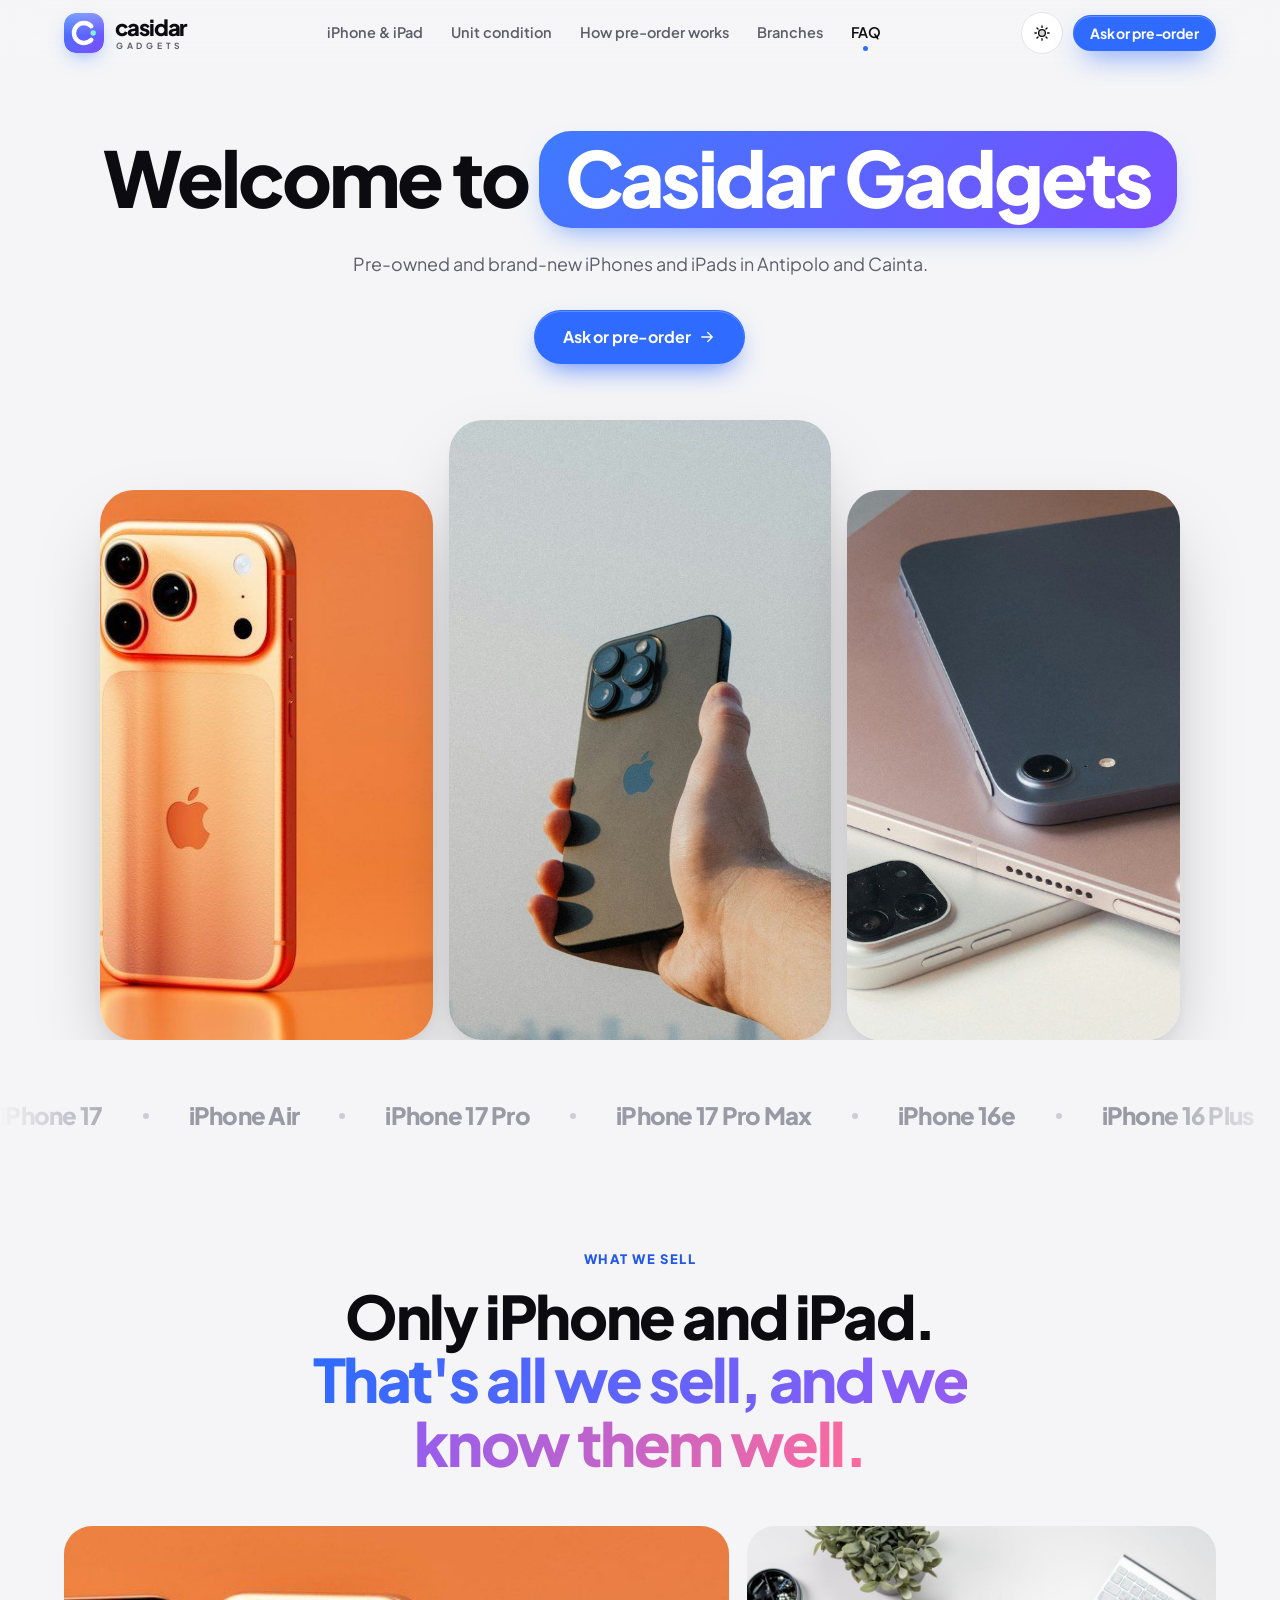
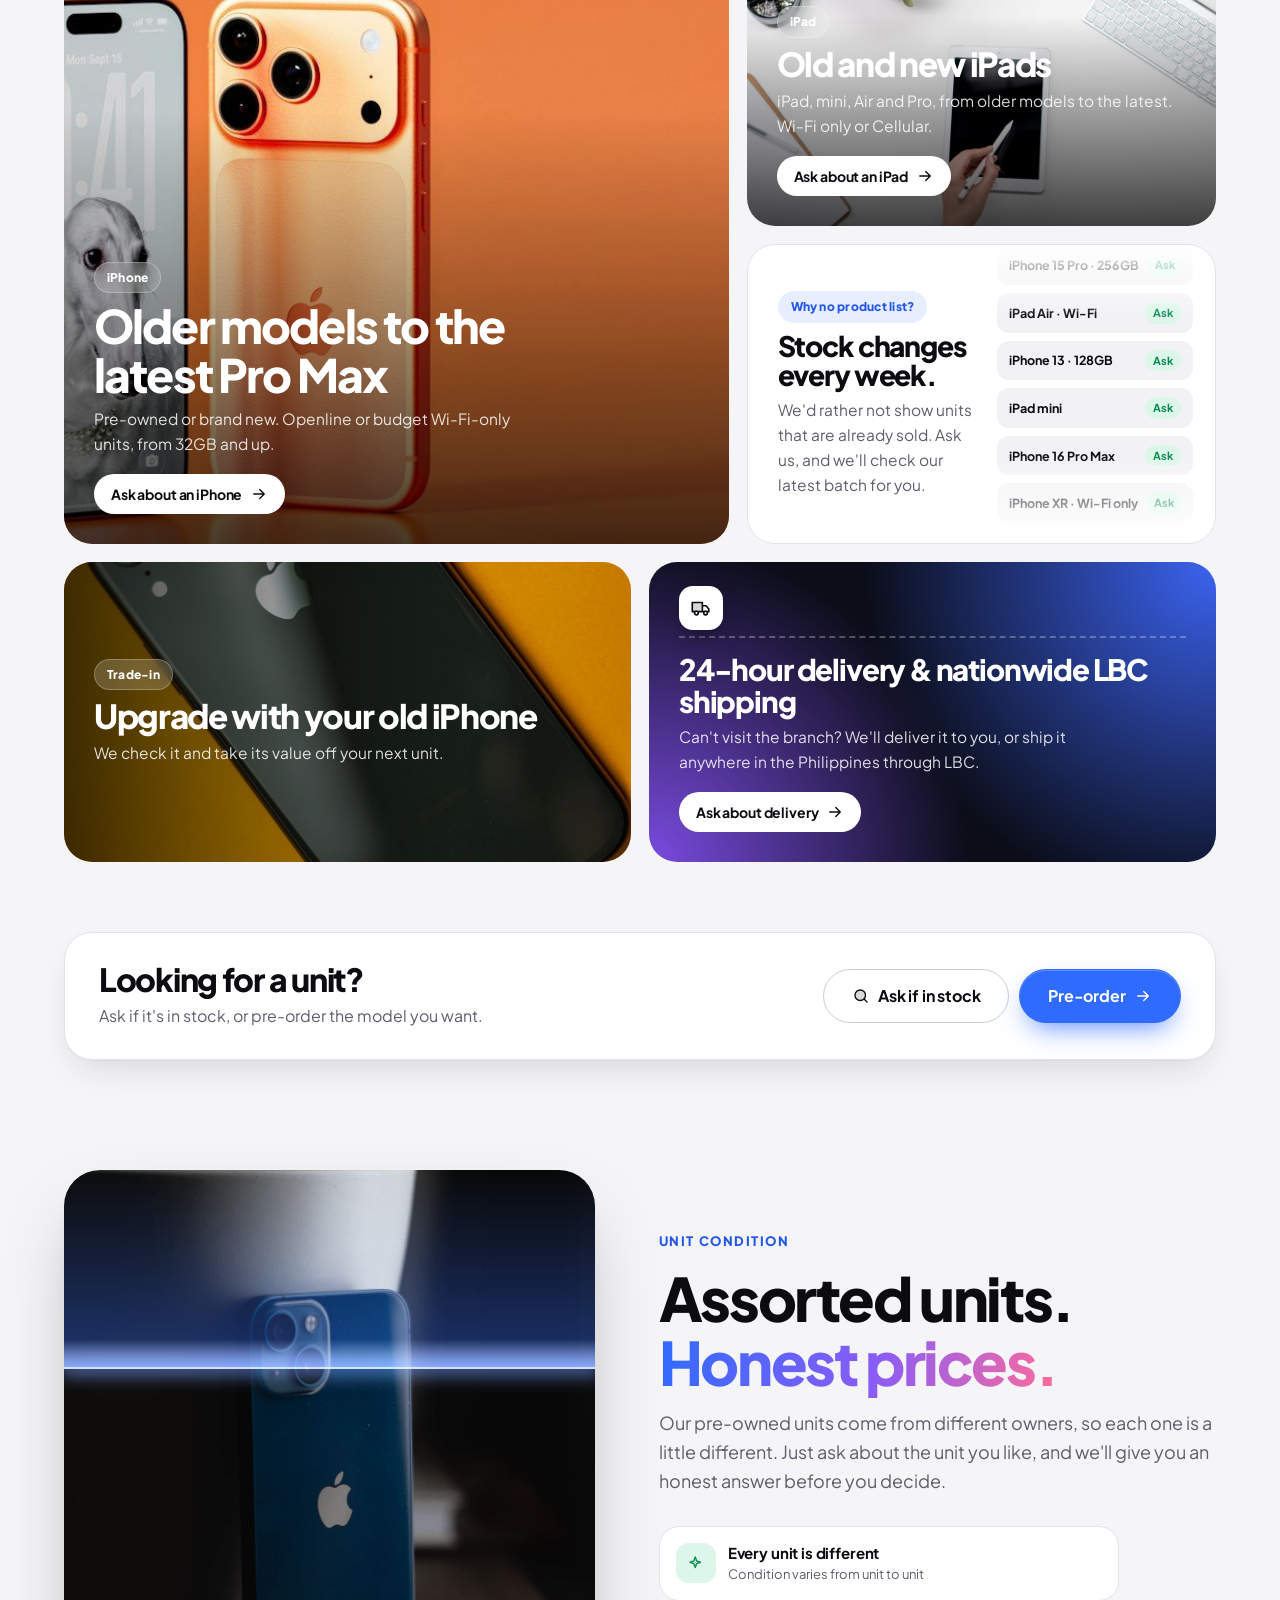
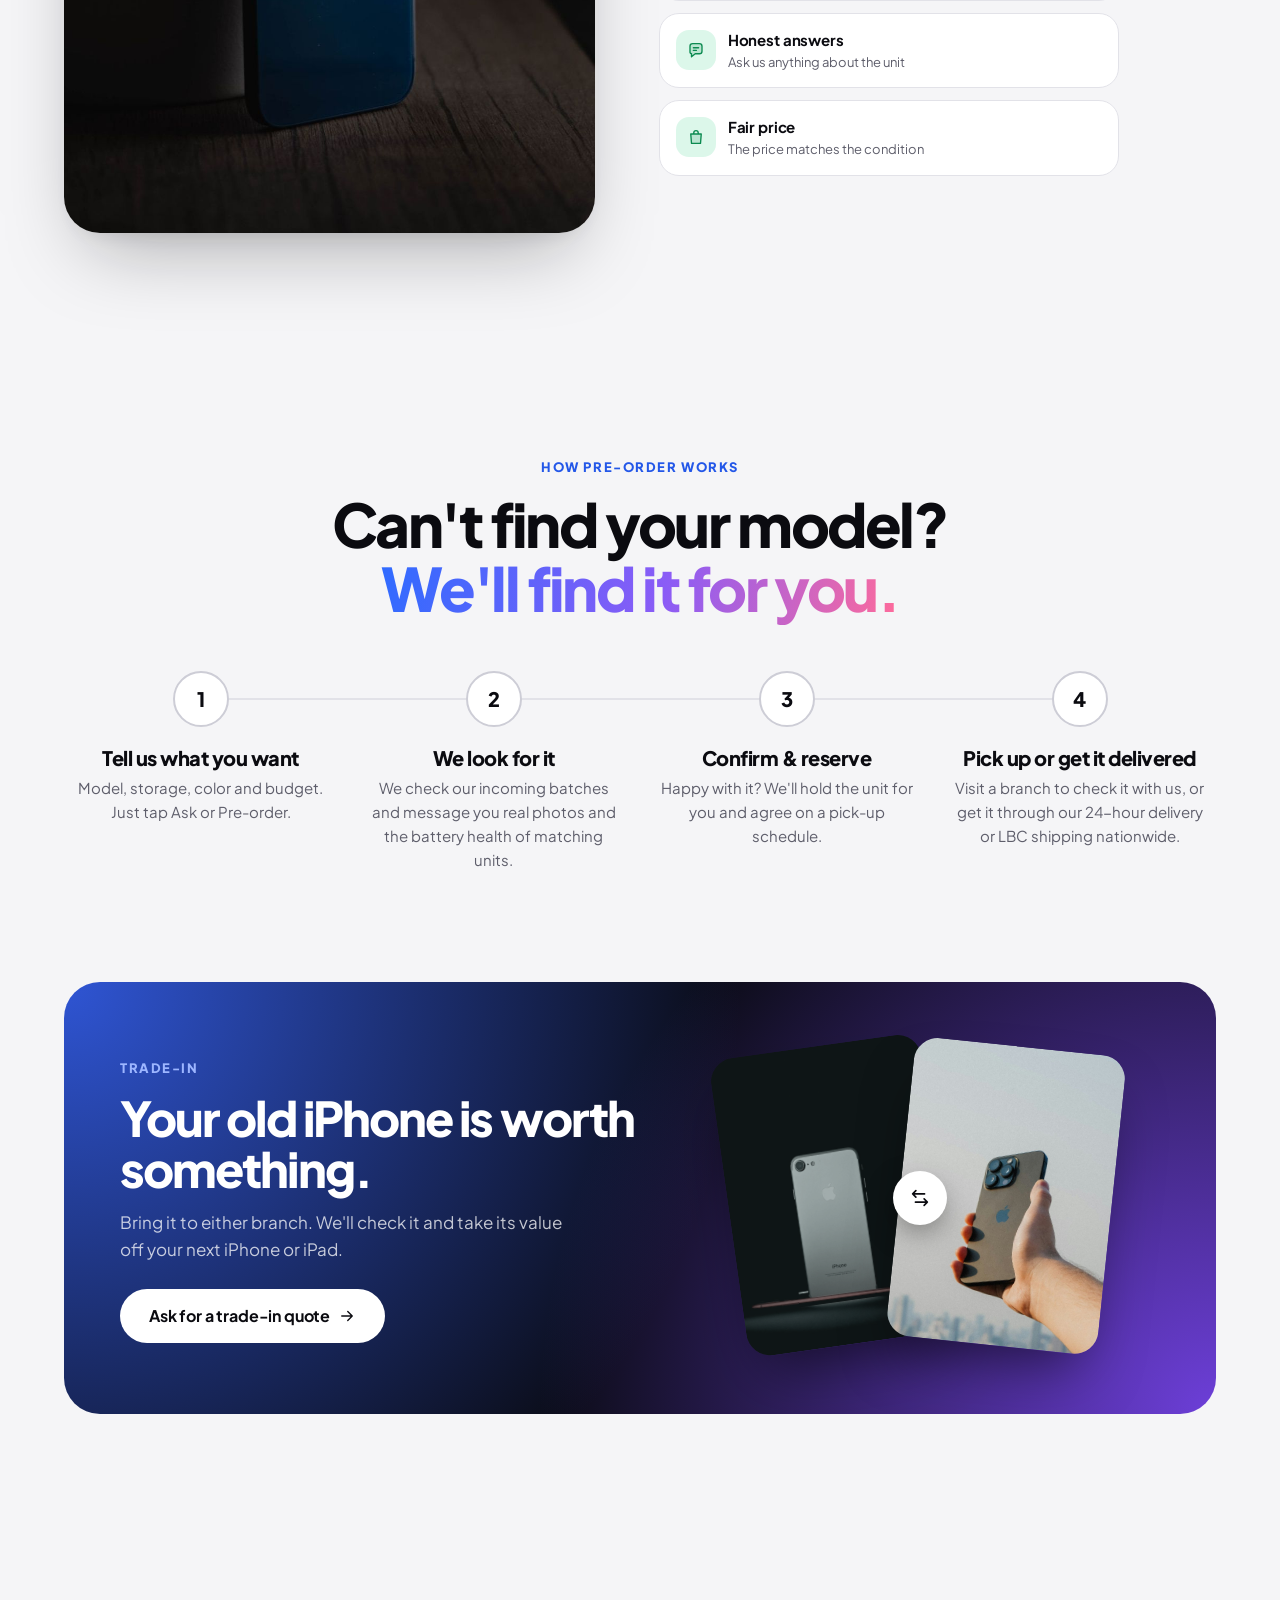
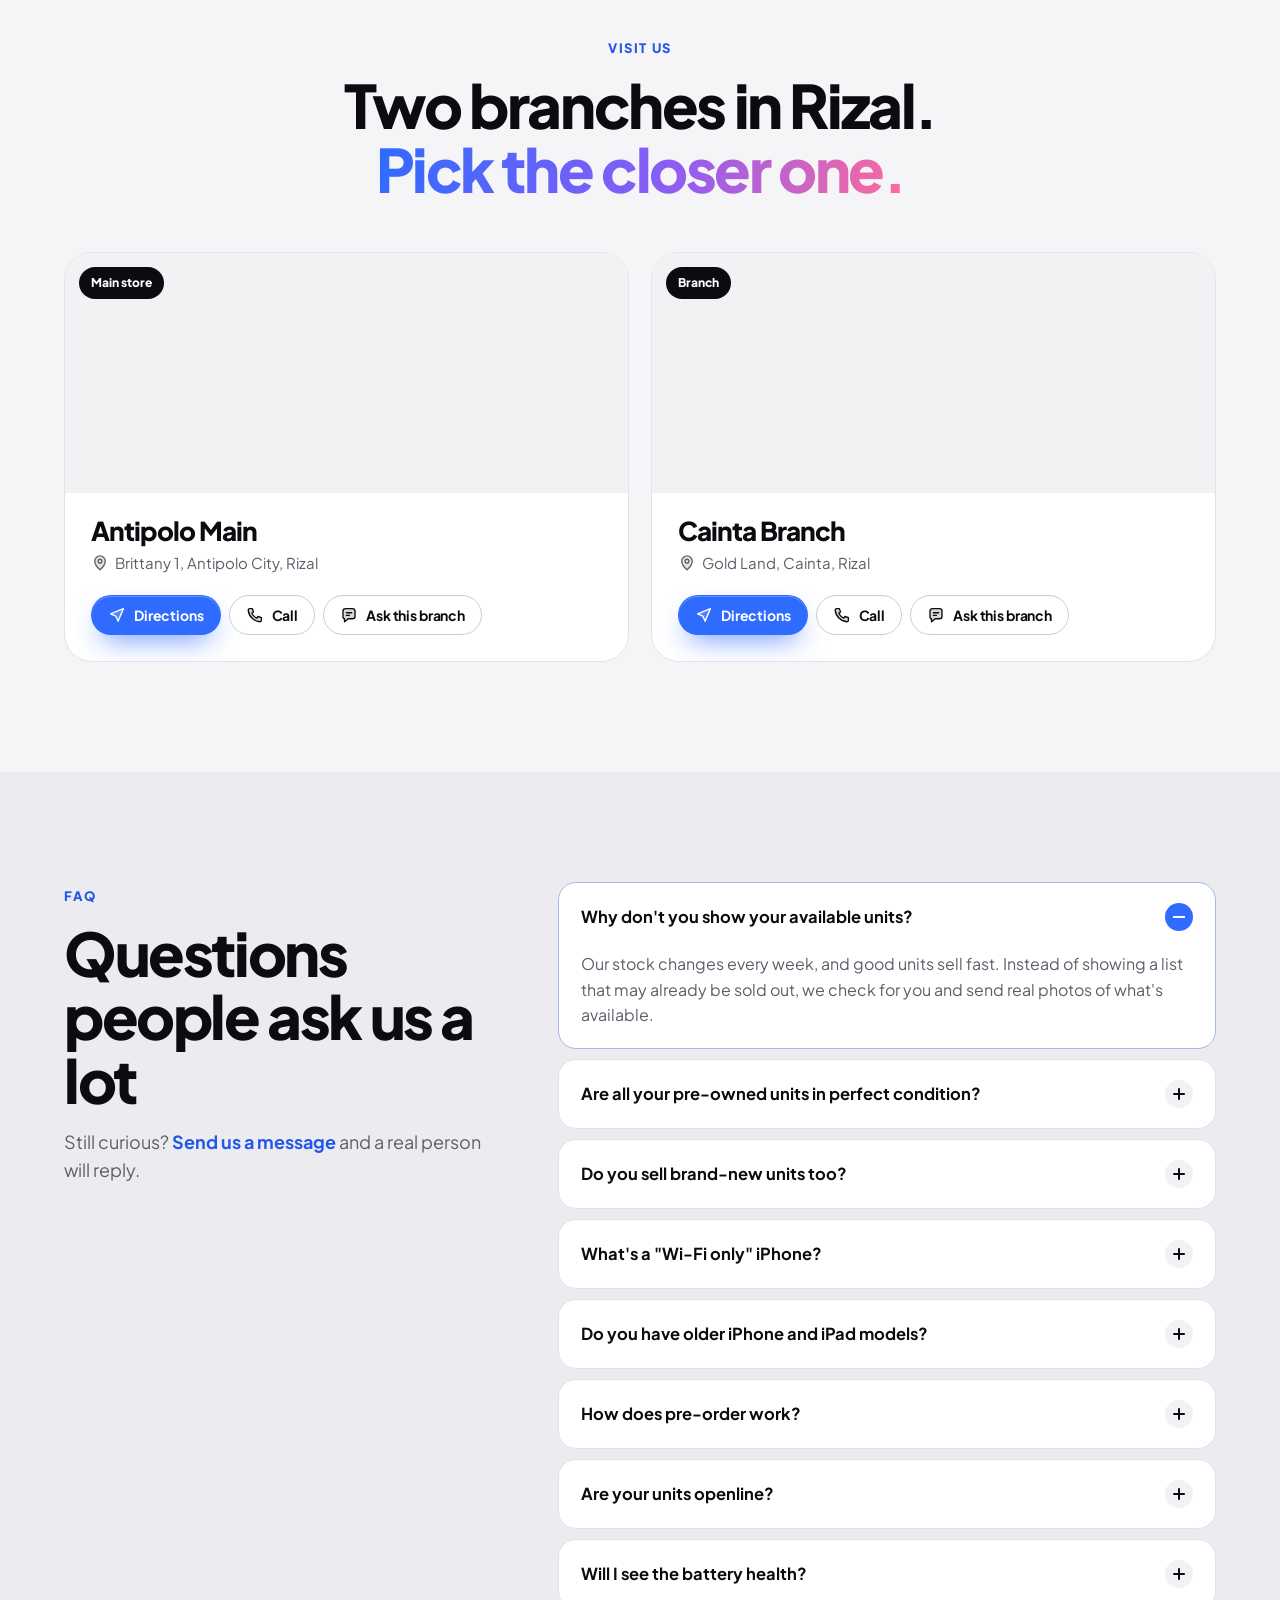
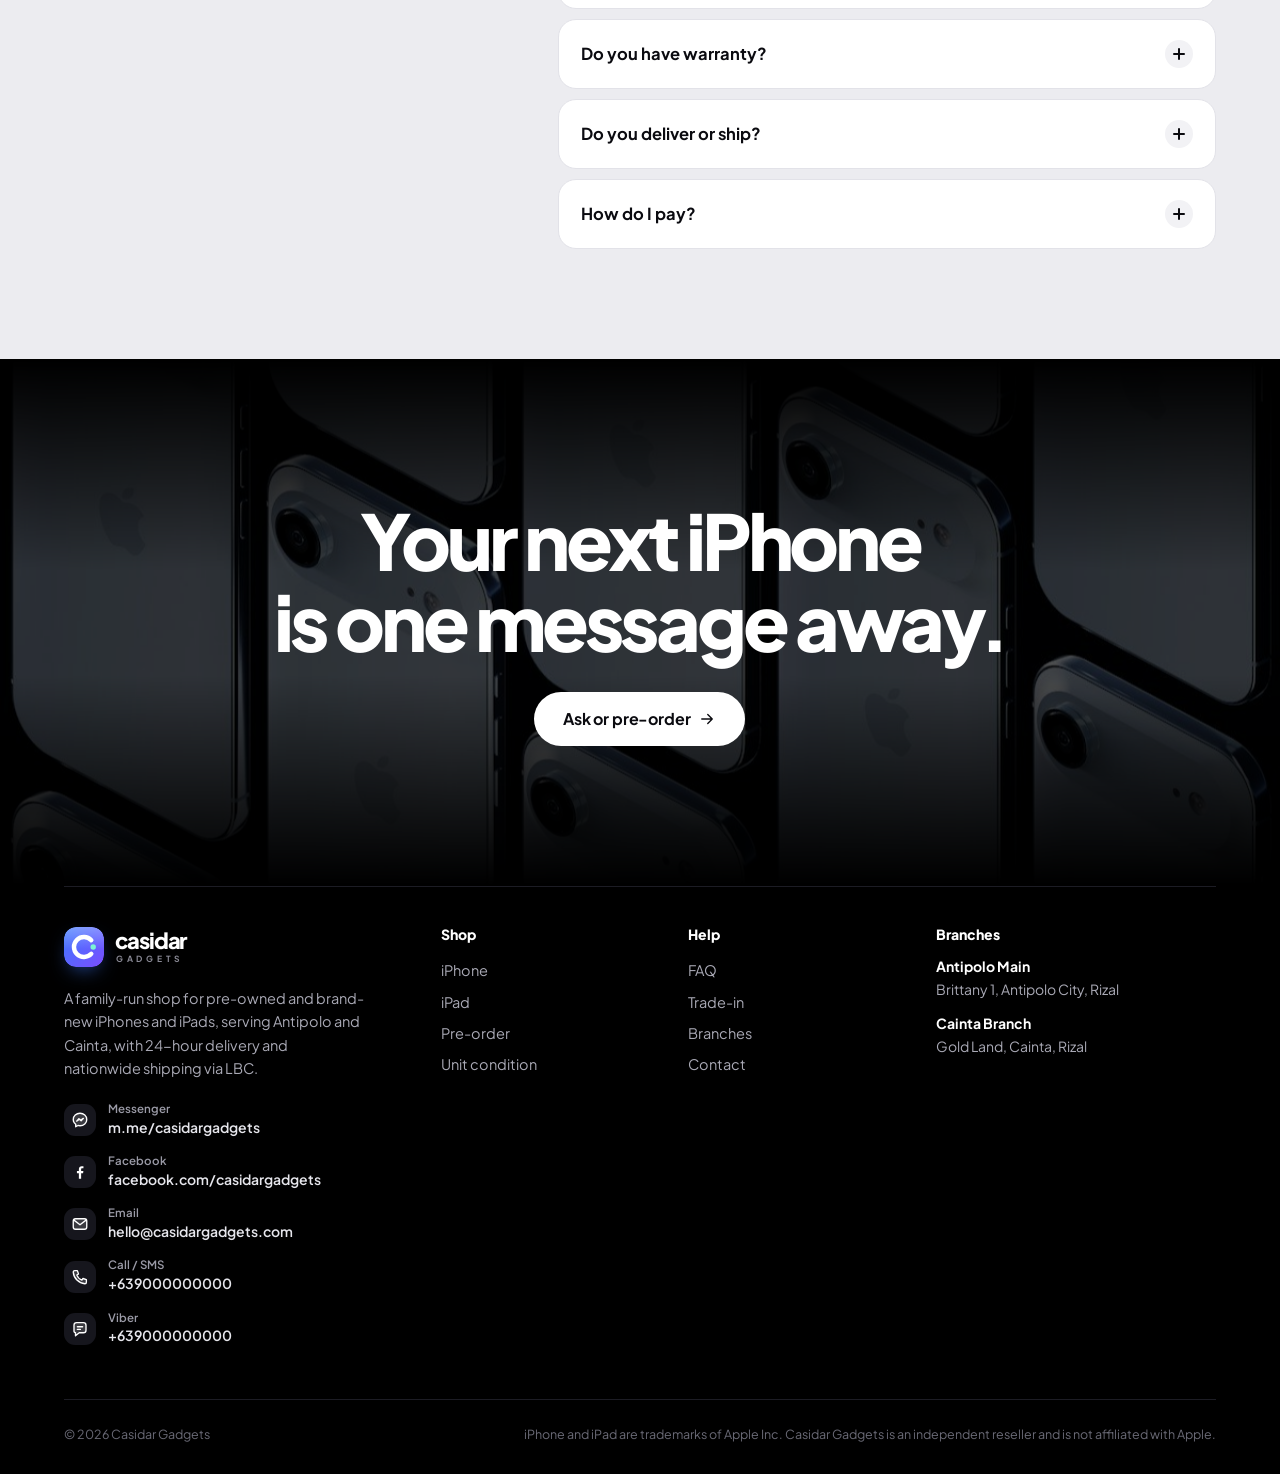
==== index.html @ e276f3fb "Initial site: Casidar Gadgets showcase website Static site for a pre-owned and brand-new iPhone/iPad" ====
<!doctype html>
<html lang="en">
<head>
  <meta charset="utf-8" />
  <meta name="viewport" content="width=device-width, initial-scale=1" />
  <title>Casidar Gadgets: iPhone &amp; iPad, Pre-owned and Brand New | Antipolo and Cainta</title>
  <meta name="description" content="Pre-owned and brand-new iPhones and iPads, from older models to the latest. Ask what's in stock or pre-order the exact model you want. 24-hour delivery and nationwide shipping via LBC. Main store in Brittany 1, Antipolo City, with a branch in Gold Land, Cainta." />
  <meta name="theme-color" content="#3D7BFF" />
  <meta property="og:title" content="Casidar Gadgets: iPhone & iPad, pre-owned and brand new" />
  <meta property="og:description" content="Ask what's in stock or pre-order your next iPhone or iPad. Antipolo and Cainta." />
  <meta property="og:image" content="assets/photos/hero-iphone-hand.jpg" />
  <link rel="icon" href="data:image/svg+xml,%3Csvg xmlns='http://www.w3.org/2000/svg' viewBox='0 0 40 40'%3E%3Cdefs%3E%3ClinearGradient id='g' x1='0' y1='0' x2='1' y2='1'%3E%3Cstop offset='0' stop-color='%233D7BFF'/%3E%3Cstop offset='1' stop-color='%237B4DFF'/%3E%3C/linearGradient%3E%3C/defs%3E%3Crect width='40' height='40' rx='12' fill='url%28%23g%29'/%3E%3Cpath d='M27.3 13.2 A10 10 0 1 0 27.3 26.8' fill='none' stroke='white' stroke-width='4.4' stroke-linecap='round'/%3E%3Ccircle cx='29.2' cy='20' r='2.7' fill='%237CF5D4'/%3E%3C/svg%3E" />
  <link rel="preconnect" href="https://fonts.googleapis.com" />
  <link rel="preconnect" href="https://fonts.gstatic.com" crossorigin />
  <link href="https://fonts.googleapis.com/css2?family=Plus+Jakarta+Sans:wght@400;500;600;700;800&display=swap" rel="stylesheet" />
  <script>
    (function () { var t; try { t = localStorage.getItem('theme'); } catch (e) {}
      if (!t) t = matchMedia('(prefers-color-scheme: dark)').matches ? 'dark' : 'light';
      document.documentElement.dataset.theme = t; })();
  </script>
  <link rel="stylesheet" href="styles.css" />
  <script src="config.js"></script>
</head>
<body>
  <!-- ============ Icon set ============ -->
  <svg width="0" height="0" style="position:absolute" aria-hidden="true">
    <defs>
      <linearGradient id="lgA" x1="0" y1="0" x2="1" y2="1"><stop offset="0" stop-color="#3D7BFF"/><stop offset="1" stop-color="#7B4DFF"/></linearGradient>
      <linearGradient id="lgB" x1="0" y1="0" x2="0" y2="1"><stop offset="0" stop-color="#fff" stop-opacity=".3"/><stop offset=".55" stop-color="#fff" stop-opacity="0"/></linearGradient>
      <symbol id="logo-mark" viewBox="0 0 40 40"><rect width="40" height="40" rx="12" fill="url(#lgA)"/><rect width="40" height="40" rx="12" fill="url(#lgB)"/><path d="M27.3 13.2 A10 10 0 1 0 27.3 26.8" fill="none" stroke="#fff" stroke-width="4.4" stroke-linecap="round"/><circle cx="29.2" cy="20" r="2.7" fill="#7CF5D4"/></symbol>
      <symbol id="i-home" viewBox="0 0 24 24"><path class="d" d="M4 10.5L12 4l8 6.5V20H4z"/><path d="M4 10.5L12 4l8 6.5V20a1 1 0 0 1-1 1h-4v-6H9v6H5a1 1 0 0 1-1-1z"/></symbol>
      <symbol id="i-help" viewBox="0 0 24 24"><circle class="d" cx="12" cy="12" r="9"/><circle cx="12" cy="12" r="9"/><path d="M9.6 9.3a2.5 2.5 0 0 1 4.8.9c0 1.7-2.4 2.2-2.4 3.6"/><circle cx="12" cy="17" r="1" class="f"/></symbol>
      <symbol id="i-phone" viewBox="0 0 24 24"><rect class="d" x="6" y="2.5" width="12" height="19" rx="3.5"/><rect x="6" y="2.5" width="12" height="19" rx="3.5"/><path d="M10.5 18.5h3"/></symbol>
      <symbol id="i-tablet" viewBox="0 0 24 24"><rect class="d" x="4" y="2.5" width="16" height="19" rx="3"/><rect x="4" y="2.5" width="16" height="19" rx="3"/><path d="M11 18.5h2"/></symbol>
      <symbol id="i-shield" viewBox="0 0 24 24"><path class="d" d="M12 3l7 3v5c0 5-3.5 8.5-7 10-3.5-1.5-7-5-7-10V6z"/><path d="M12 3l7 3v5c0 5-3.5 8.5-7 10-3.5-1.5-7-5-7-10V6z"/><path d="M9 12l2.2 2.2L15.5 10"/></symbol>
      <symbol id="i-battery" viewBox="0 0 24 24"><rect class="d" x="2.5" y="7" width="16.5" height="10" rx="2.5"/><rect x="2.5" y="7" width="16.5" height="10" rx="2.5"/><path d="M21.5 10.5v3"/><rect x="5" y="9.5" width="9" height="5" rx="1" class="f"/></symbol>
      <symbol id="i-face" viewBox="0 0 24 24"><path d="M4 8V6a2 2 0 0 1 2-2h2M16 4h2a2 2 0 0 1 2 2v2M20 16v2a2 2 0 0 1-2 2h-2M8 20H6a2 2 0 0 1-2-2v-2M9 9.5v1M15 9.5v1M12 9.5v3.5h-1M9.5 15.5a3.5 3.5 0 0 0 5 0"/></symbol>
      <symbol id="i-cloud" viewBox="0 0 24 24"><path class="d" d="M7 18.5a4.5 4.5 0 0 1-.6-9A6 6 0 0 1 18 9a4.8 4.8 0 0 1-.5 9.5z"/><path d="M7 18.5a4.5 4.5 0 0 1-.6-9A6 6 0 0 1 18 9a4.8 4.8 0 0 1-.5 9.5z"/><path d="M9.5 13.5l2 2 3.5-3.5"/></symbol>
      <symbol id="i-sim" viewBox="0 0 24 24"><path class="d" d="M7 2.5h7l4 4v13a2 2 0 0 1-2 2H7a2 2 0 0 1-2-2v-15a2 2 0 0 1 2-2z"/><path d="M7 2.5h7l4 4v13a2 2 0 0 1-2 2H7a2 2 0 0 1-2-2v-15a2 2 0 0 1 2-2z"/><rect x="8.5" y="11" width="7" height="7" rx="1.5"/></symbol>
      <symbol id="i-camera" viewBox="0 0 24 24"><path class="d" d="M3 8.5A2.5 2.5 0 0 1 5.5 6h2l1.5-2h6L16.5 6h2A2.5 2.5 0 0 1 21 8.5v9a2.5 2.5 0 0 1-2.5 2.5h-13A2.5 2.5 0 0 1 3 17.5z"/><path d="M3 8.5A2.5 2.5 0 0 1 5.5 6h2l1.5-2h6L16.5 6h2A2.5 2.5 0 0 1 21 8.5v9a2.5 2.5 0 0 1-2.5 2.5h-13A2.5 2.5 0 0 1 3 17.5z"/><circle cx="12" cy="13" r="3.5"/></symbol>
      <symbol id="i-speaker" viewBox="0 0 24 24"><path class="d" d="M4 9.5h3.5L12 5v14l-4.5-4.5H4z"/><path d="M4 9.5h3.5L12 5v14l-4.5-4.5H4zM15.5 9a4 4 0 0 1 0 6M18 6.5a7.5 7.5 0 0 1 0 11"/></symbol>
      <symbol id="i-screen" viewBox="0 0 24 24"><rect class="d" x="6" y="2.5" width="12" height="19" rx="3.5"/><rect x="6" y="2.5" width="12" height="19" rx="3.5"/><path d="M9 7l6 6M9 11l3 3"/></symbol>
      <symbol id="i-swap" viewBox="0 0 24 24"><path d="M7.5 4L4 7.5 7.5 11M4 7.5h13M16.5 13l3.5 3.5-3.5 3.5M20 16.5H7"/></symbol>
      <symbol id="i-chat" viewBox="0 0 24 24"><path class="d" d="M4 7a3.5 3.5 0 0 1 3.5-3.5h9A3.5 3.5 0 0 1 20 7v6.5a3.5 3.5 0 0 1-3.5 3.5H11l-5 4v-4h0A2 2 0 0 1 4 15z"/><path d="M4 7a3.5 3.5 0 0 1 3.5-3.5h9A3.5 3.5 0 0 1 20 7v6.5a3.5 3.5 0 0 1-3.5 3.5H11l-5 4v-4h0A2 2 0 0 1 4 15z"/><path d="M8.5 9h7M8.5 12.5h4"/></symbol>
      <symbol id="i-bag" viewBox="0 0 24 24"><path class="d" d="M5 8h14l-1 12.5H6z"/><path d="M5 8h14l-1 12.5H6zM9 8V6.5a3 3 0 0 1 6 0V8"/></symbol>
      <symbol id="i-calendar" viewBox="0 0 24 24"><rect class="d" x="3.5" y="5" width="17" height="15.5" rx="4"/><rect x="3.5" y="5" width="17" height="15.5" rx="4"/><path d="M8 3v4M16 3v4M3.5 10h17"/><circle cx="12" cy="15" r="1.2" class="f"/></symbol>
      <symbol id="i-store" viewBox="0 0 24 24"><path class="d" d="M4 10h16v10H4z"/><path d="M3 10l1.5-5.5h15L21 10M4 10v10h16V10M3 10a3 3 0 0 0 6 0 3 3 0 0 0 6 0 3 3 0 0 0 6 0M10 20v-5h4v5"/></symbol>
      <symbol id="i-pin" viewBox="0 0 24 24"><path class="d" d="M12 21s-7-6.2-7-11.5a7 7 0 0 1 14 0C19 14.8 12 21 12 21z"/><path d="M12 21s-7-6.2-7-11.5a7 7 0 0 1 14 0C19 14.8 12 21 12 21z"/><circle cx="12" cy="9.5" r="2.5"/></symbol>
      <symbol id="i-clock" viewBox="0 0 24 24"><circle class="d" cx="12" cy="12" r="9"/><circle cx="12" cy="12" r="9"/><path d="M12 7.5V12l3 2"/></symbol>
      <symbol id="i-call" viewBox="0 0 24 24"><path class="d" d="M5 3.5h3.5l1.5 4.5-2.2 1.5a11 11 0 0 0 6.7 6.7l1.5-2.2 4.5 1.5V19a2 2 0 0 1-2 2A17 17 0 0 1 3 5.5a2 2 0 0 1 2-2z"/><path d="M5 3.5h3.5l1.5 4.5-2.2 1.5a11 11 0 0 0 6.7 6.7l1.5-2.2 4.5 1.5V19a2 2 0 0 1-2 2A17 17 0 0 1 3 5.5a2 2 0 0 1 2-2z"/></symbol>
      <symbol id="i-envelope" viewBox="0 0 24 24"><rect class="d" x="3" y="5" width="18" height="14" rx="3"/><rect x="3" y="5" width="18" height="14" rx="3"/><path d="M3.5 6.5L12 13l8.5-6.5"/></symbol>
      <symbol id="i-messenger" viewBox="0 0 24 24"><path class="d" d="M12 3C7 3 3 6.7 3 11.3c0 2.6 1.3 4.9 3.3 6.4V21l3-1.7c.9.3 1.8.4 2.7.4 5 0 9-3.7 9-8.4S17 3 12 3z"/><path d="M12 3C7 3 3 6.7 3 11.3c0 2.6 1.3 4.9 3.3 6.4V21l3-1.7c.9.3 1.8.4 2.7.4 5 0 9-3.7 9-8.4S17 3 12 3z"/><path d="M7.5 13.5l3-3.2 2.2 2.2 3.8-2.7-3 3.2-2.2-2.2z"/></symbol>
      <symbol id="i-copy" viewBox="0 0 24 24"><rect class="d" x="8" y="8" width="12" height="12" rx="3"/><rect x="8" y="8" width="12" height="12" rx="3"/><path d="M16 8V6a2 2 0 0 0-2-2H6a2 2 0 0 0-2 2v8a2 2 0 0 0 2 2h2"/></symbol>
      <symbol id="i-nav" viewBox="0 0 24 24"><path class="d" d="M20.5 3.5L3.5 10.5l7 2.9 2.9 7z"/><path d="M20.5 3.5L3.5 10.5l7 2.9 2.9 7z"/></symbol>
      <symbol id="i-check" viewBox="0 0 24 24"><path d="M5 12.5l4.5 4.5L19 7.5"/></symbol>
      <symbol id="i-arrow-r" viewBox="0 0 24 24"><path d="M5 12h14M13 6l6 6-6 6"/></symbol>
      <symbol id="i-arrow-ur" viewBox="0 0 24 24"><path d="M7 17L17 7M8.5 7H17v8.5"/></symbol>
      <symbol id="i-x" viewBox="0 0 24 24"><path d="M6 6l12 12M18 6L6 18"/></symbol>
      <symbol id="i-menu" viewBox="0 0 24 24"><path d="M4 7h16M4 12h16M4 17h10"/></symbol>
      <symbol id="i-sun" viewBox="0 0 24 24"><circle class="d" cx="12" cy="12" r="4.5"/><circle cx="12" cy="12" r="4.5"/><path d="M12 2.5v2M12 19.5v2M2.5 12h2M19.5 12h2M5.3 5.3l1.4 1.4M17.3 17.3l1.4 1.4M5.3 18.7l1.4-1.4M17.3 6.7l1.4-1.4"/></symbol>
      <symbol id="i-moon" viewBox="0 0 24 24"><path class="d" d="M20 14.5A8.5 8.5 0 0 1 9.5 4a8.5 8.5 0 1 0 10.5 10.5z"/><path d="M20 14.5A8.5 8.5 0 0 1 9.5 4a8.5 8.5 0 1 0 10.5 10.5z"/></symbol>
      <symbol id="i-sparkle" viewBox="0 0 24 24"><path class="d" d="M11 4l1.9 5.1L18 11l-5.1 1.9L11 18l-1.9-5.1L4 11l5.1-1.9z"/><path d="M11 4l1.9 5.1L18 11l-5.1 1.9L11 18l-1.9-5.1L4 11l5.1-1.9z"/></symbol>
      <symbol id="i-search" viewBox="0 0 24 24"><circle class="d" cx="11" cy="11" r="7"/><circle cx="11" cy="11" r="7"/><path d="M20 20l-3.9-3.9"/></symbol>
      <symbol id="i-truck" viewBox="0 0 24 24"><path class="d" d="M2.5 6h11v10h-11z"/><path d="M2.5 6h11v10h-11zM13.5 9.5h4l3 3.5v3h-7"/><circle cx="7" cy="17.5" r="2" fill="var(--surface, #fff)"/><circle cx="17" cy="17.5" r="2" fill="var(--surface, #fff)"/></symbol>
      <symbol id="i-box" viewBox="0 0 24 24"><path class="d" d="M3.5 7.5L12 3l8.5 4.5v9L12 21l-8.5-4.5z"/><path d="M3.5 7.5L12 3l8.5 4.5v9L12 21l-8.5-4.5zM3.5 7.5L12 12l8.5-4.5M12 12v9"/></symbol>
      <symbol id="i-fb" viewBox="0 0 24 24"><path class="f" d="M13.5 21v-7.5h2.6l.4-3h-3V8.6c0-.9.3-1.5 1.5-1.5h1.6V4.4c-.3 0-1.2-.1-2.3-.1-2.3 0-3.8 1.4-3.8 3.9v2.3H7.9v3h2.6V21z"/></symbol>
    </defs>
  </svg>

  <a class="skip" href="#main">Skip to content</a>
  <div class="cursor-glow" aria-hidden="true"></div>


  <!-- ============ Nav ============ -->
  <header class="nav">
    <div class="wrap nav-in">
      <a href="#top" class="logo" aria-label="Casidar Gadgets home">
        <svg class="logo-mark" aria-hidden="true"><use href="#logo-mark"/></svg>
        <span class="logo-text"><b>casidar</b><small>Gadgets</small></span>
      </a>
      <nav class="nav-links" aria-label="Main">
        <a href="#devices">iPhone &amp; iPad</a>
        <a href="#quality">Unit condition</a>
        <a href="#how">How pre-order works</a>
        <a href="#branches">Branches</a>
        <a href="#faq">FAQ</a>
      </nav>
      <div class="nav-actions">
        <button class="icon-btn" id="themeToggle" aria-label="Toggle dark mode">
          <svg class="ic ic-sm i-sun"><use href="#i-sun"/></svg><svg class="ic ic-sm i-moon"><use href="#i-moon"/></svg>
        </button>
        <a href="request.html" class="btn btn-primary btn-sm nav-cta magnetic">Ask or pre-order</a>
        <button class="icon-btn menu-btn" id="menuBtn" aria-label="Open menu" aria-expanded="false" aria-controls="mobileMenu"><svg class="ic ic-sm"><use href="#i-menu"/></svg></button>
      </div>
    </div>
    <div class="mobile-menu" id="mobileMenu">
      <a href="#devices">iPhone &amp; iPad</a><a href="#quality">Unit condition</a><a href="#how">How pre-order works</a><a href="#branches">Branches</a><a href="#faq">FAQ</a>
      <a href="request.html" class="btn btn-primary btn-block">Ask or pre-order</a>
    </div>
  </header>

  <main id="main">
    <!-- ============ Hero ============ -->
    <section class="hero" id="top">
      <div class="hero-bg" aria-hidden="true"><span class="blob b1"></span><span class="blob b2"></span></div>
      <div class="wrap hero-center">
        <h1 class="intro" style="--d:1">Welcome to <span class="hl">Casidar Gadgets</span></h1>
        <p class="lead intro" style="--d:2">Pre-owned and brand-new iPhones and iPads in Antipolo and Cainta.</p>
        <div class="hero-ctas intro" style="--d:3">
          <a href="request.html" class="btn btn-primary btn-lg magnetic">Ask or pre-order <svg class="ic ic-sm"><use href="#i-arrow-r"/></svg></a>
        </div>
      </div>

      <div class="showcase-wrap">
        <div class="showcase intro" style="--d:3" id="showcase">
          <figure class="sc-tile sc-side"><img src="assets/photos/iphones-orange.jpg" alt="Two iPhones in orange on an orange background" /></figure>
          <figure class="sc-tile sc-main"><img src="assets/photos/hero-iphone-hand.jpg" alt="Hand holding an iPhone Pro against a city skyline" /></figure>
          <figure class="sc-tile sc-side"><img src="assets/photos/ipads-stack.jpg" alt="Three iPads stacked on a white table" /></figure>
        </div>
      </div>
    </section>

    <!-- ============ Model marquee ============ -->
    <section class="marquee-sec" aria-label="Models we source">
      <div class="marquee"><div class="marquee-track" id="marquee"></div></div>
    </section>

    <!-- ============ Devices bento ============ -->
    <section class="section" id="devices">
      <div class="wrap">
        <div class="sec-head reveal">
          <span class="kicker">What we sell</span>
          <h2>Only iPhone and iPad.<br><span class="grad">That's all we sell, and we know them well.</span></h2>
        </div>
        <div class="bento">
          <article class="bcard b-iphone reveal">
            <div class="bphoto parallax"><img src="assets/photos/iphones-orange.jpg" alt="" loading="lazy" /></div>
            <div class="bcard-in">
              <span class="tag">iPhone</span>
              <h3>Older models to the latest Pro Max</h3>
              <p>Pre-owned or brand new. Openline or budget Wi-Fi-only units, from 32GB and up.</p>
              <a href="request.html?device=iphone" class="btn btn-light btn-sm">Ask about an iPhone <svg class="ic ic-sm"><use href="#i-arrow-r"/></svg></a>
            </div>
          </article>
          <article class="bcard b-ipad reveal">
            <div class="bphoto parallax"><img src="assets/photos/ipad-desk.jpg" alt="" loading="lazy" /></div>
            <div class="bcard-in">
              <span class="tag">iPad</span>
              <h3>Old and new iPads</h3>
              <p>iPad, mini, Air and Pro, from older models to the latest. Wi-Fi only or Cellular.</p>
              <a href="request.html?device=ipad" class="btn btn-light btn-sm">Ask about an iPad <svg class="ic ic-sm"><use href="#i-arrow-r"/></svg></a>
            </div>
          </article>
          <article class="bcard b-stock reveal">
            <div class="stock-ticker" aria-hidden="true"><div class="ticker-col" id="tickerCol"></div></div>
            <div class="bcard-in solid">
              <span class="tag dark">Why no product list?</span>
              <h3>Stock changes every week.</h3>
              <p>We'd rather not show units that are already sold. Ask us, and we'll check our latest batch for you.</p>
              <div class="avail-box small" data-avail-box></div>
            </div>
          </article>
          <article class="bcard b-trade reveal">
            <div class="bphoto parallax"><img src="assets/photos/iphone-yellow.jpg" alt="" loading="lazy" /></div>
            <div class="bcard-in">
              <span class="tag">Trade-in</span>
              <h3>Upgrade with your old iPhone</h3>
              <p>We check it and take its value off your next unit.</p>
            </div>
          </article>
          <article class="bcard b-ship reveal">
            <div class="ship-road" aria-hidden="true"><span class="ship-truck"><svg class="ic"><use href="#i-truck"/></svg></span></div>
            <div class="bcard-in">
              <h3>24-hour delivery &amp; nationwide LBC shipping</h3>
              <p>Can't visit the branch? We'll deliver it to you, or ship it anywhere in the Philippines through LBC.</p>
              <a href="request.html?get=delivery" class="btn btn-light btn-sm">Ask about delivery <svg class="ic ic-sm"><use href="#i-arrow-r"/></svg></a>
            </div>
          </article>
        </div>
      </div>
    </section>

    <!-- ============ Ask / pre-order button strip ============ -->
    <section class="cta-strip" id="start">
      <div class="wrap">
        <div class="cta-card reveal">
          <div>
            <h2>Looking for a unit?</h2>
            <p>Ask if it's in stock, or pre-order the model you want.</p>
          </div>
          <div class="cta-btns">
            <a href="request.html?mode=ask" class="btn btn-ghost btn-lg"><svg class="ic ic-sm"><use href="#i-search"/></svg> Ask if in stock</a>
            <a href="request.html?mode=preorder" class="btn btn-primary btn-lg magnetic">Pre-order <svg class="ic ic-sm"><use href="#i-arrow-r"/></svg></a>
          </div>
        </div>
      </div>
    </section>

    <!-- ============ Honest condition ============ -->
    <section class="section quality-sec" id="quality">
      <div class="wrap quality">
        <div class="q-photo reveal">
          <img src="assets/photos/iphone-blue.jpg" alt="A blue iPhone standing on a wooden table" loading="lazy" />
          <div class="scan" aria-hidden="true"></div>
        </div>
        <div class="q-copy">
          <div class="sec-head left reveal">
            <span class="kicker">Unit condition</span>
            <h2>Assorted units.<br><span class="grad">Honest prices.</span></h2>
            <p>Our pre-owned units come from different owners, so each one is a little different. Just ask about the unit you like, and we'll give you an honest answer before you decide.</p>
          </div>
          <ul class="checks simple">
            <li class="reveal"><span class="ck"><svg class="ic ic-sm"><use href="#i-sparkle"/></svg></span><div><b>Every unit is different</b><small>Condition varies from unit to unit</small></div></li>
            <li class="reveal"><span class="ck"><svg class="ic ic-sm"><use href="#i-chat"/></svg></span><div><b>Honest answers</b><small>Ask us anything about the unit</small></div></li>
            <li class="reveal"><span class="ck"><svg class="ic ic-sm"><use href="#i-bag"/></svg></span><div><b>Fair price</b><small>The price matches the condition</small></div></li>
          </ul>
        </div>
      </div>
    </section>

    <!-- ============ How pre-order works ============ -->
    <section class="section" id="how">
      <div class="wrap">
        <div class="sec-head reveal">
          <span class="kicker">How pre-order works</span>
          <h2>Can't find your model?<br><span class="grad">We'll find it for you.</span></h2>
        </div>
        <div class="steps" id="steps">
          <div class="steps-line"><span id="stepsFill"></span></div>
          <article class="stp reveal"><span class="stp-n">1</span><h3>Tell us what you want</h3><p>Model, storage, color and budget. Just tap Ask or Pre-order.</p></article>
          <article class="stp reveal"><span class="stp-n">2</span><h3>We look for it</h3><p>We check our incoming batches and message you real photos and the battery health of matching units.</p></article>
          <article class="stp reveal"><span class="stp-n">3</span><h3>Confirm &amp; reserve</h3><p>Happy with it? We'll hold the unit for you and agree on a pick-up schedule.</p></article>
          <article class="stp reveal"><span class="stp-n">4</span><h3>Pick up or get it delivered</h3><p>Visit a branch to check it with us, or get it through our 24-hour delivery or LBC shipping nationwide.</p></article>
        </div>
      </div>
    </section>

    <!-- ============ Trade-in band ============ -->
    <section class="section trade-sec">
      <div class="wrap">
        <div class="trade reveal">
          <div class="trade-copy">
            <span class="kicker light">Trade-in</span>
            <h2>Your old iPhone is worth something.</h2>
            <p>Bring it to either branch. We'll check it and take its value off your next iPhone or iPad.</p>
            <a href="request.html?trade=1" class="btn btn-light btn-lg magnetic">Ask for a trade-in quote <svg class="ic ic-sm"><use href="#i-arrow-r"/></svg></a>
          </div>
          <div class="trade-photos" aria-hidden="true">
            <img class="tp-old" src="assets/photos/iphone-dark.jpg" alt="" loading="lazy" />
            <span class="tp-arrow"><svg class="ic"><use href="#i-swap"/></svg></span>
            <img class="tp-new" src="assets/photos/hero-iphone-hand.jpg" alt="" loading="lazy" />
          </div>
        </div>
      </div>
    </section>

    <!-- ============ Branches ============ -->
    <section class="section" id="branches">
      <div class="wrap">
        <div class="sec-head reveal">
          <span class="kicker">Visit us</span>
          <h2>Two branches in Rizal.<br><span class="grad">Pick the closer one.</span></h2>
        </div>
        <div class="branches" id="branchCards"></div>
      </div>
    </section>

    <!-- ============ FAQ ============ -->
    <section class="section faq-sec" id="faq">
      <div class="wrap faq-in">
        <div class="sec-head left reveal">
          <span class="kicker">FAQ</span>
          <h2>Questions people ask us a lot</h2>
          <p>Still curious? <a href="request.html" class="link">Send us a message</a> and a real person will reply.</p>
        </div>
        <div class="faq reveal">
          <details open><summary>Why don't you show your available units?<span class="pm"></span></summary><p>Our stock changes every week, and good units sell fast. Instead of showing a list that may already be sold out, we check for you and send real photos of what's available.</p></details>
          <details><summary>Are all your pre-owned units in perfect condition?<span class="pm"></span></summary><p>No, and we won't pretend they are. Our units are assorted and come from different owners. Some are like new, and some have issues like Face ID not working, low battery health or a lock. We tell you everything we find before you decide, and the price matches the condition.</p></details>
          <details><summary>Do you sell brand-new units too?<span class="pm"></span></summary><p>Yes. Most of our units are pre-owned, but we also have brand-new ones. Choose "Brand new" in the request form and we'll tell you what's available.</p></details>
          <details><summary>What's a "Wi-Fi only" iPhone?<span class="pm"></span></summary><p>It's an iPhone that works on Wi-Fi but doesn't connect to a SIM network, so you can't use it for calls, texts or mobile data. Everything else works: apps, camera, Messenger and video calls on Wi-Fi. It's a budget-friendly choice, and we always tell you clearly if a unit is Wi-Fi only.</p></details>
          <details><summary>Do you have older iPhone and iPad models?<span class="pm"></span></summary><p>Yes. Since most of our units are pre-owned, we often have older iPhones, iPads, minis and Airs. They're great as a first phone, for kids, or as a backup. Ask us what's available.</p></details>
          <details><summary>How does pre-order work?<span class="pm"></span></summary><p>Tell us the exact model, storage, color and budget. We look for it in our incoming batches and message you when we find a match. You check the unit at the branch before paying.</p></details>
          <details><summary>Are your units openline?<span class="pm"></span></summary><p>It depends on the unit. Some are openline, some are Wi-Fi only, and some are network-locked. We always tell you which before you decide.</p></details>
          <details><summary>Will I see the battery health?<span class="pm"></span></summary><p>Yes. We include it when we message you, and you can check it yourself in Settings when you visit. You can also set a minimum (for example 85%+) in your request.</p></details>
          <details><summary>Do you have warranty?<span class="pm"></span></summary><p>It depends on the unit and its condition. Ask us what coverage comes with the specific unit you're getting.</p></details>
          <details><summary>Do you deliver or ship?<span class="pm"></span></summary><p>Yes. We offer 24-hour delivery, and we ship nationwide via LBC. Choose your option in the request form and we'll tell you the rates and details.</p></details>
          <details><summary>How do I pay?<span class="pm"></span></summary><p>Not through this website. For pick-up, you pay at the branch after checking the unit. For delivery or LBC shipping, we'll send you real photos of the unit first and tell you how to pay. We accept cash, GCash and Maya. Ask us about other options.</p></details>
        </div>
      </div>
    </section>
  </main>

  <!-- ============ Footer ============ -->
  <footer class="footer">
    <div class="foot-hero">
      <img src="assets/photos/iphones-pattern.jpg" alt="" loading="lazy" class="parallax-bg" />
      <div class="wrap foot-cta reveal">
        <h2>Your next iPhone<br>is one message away.</h2>
        <a href="request.html" class="btn btn-light btn-lg magnetic">Ask or pre-order <svg class="ic ic-sm"><use href="#i-arrow-r"/></svg></a>
      </div>
    </div>
    <div class="wrap">
      <div class="foot-grid">
        <div>
          <a href="#top" class="logo"><svg class="logo-mark" aria-hidden="true"><use href="#logo-mark"/></svg><span class="logo-text"><b>casidar</b><small>Gadgets</small></span></a>
          <p class="foot-about">A family-run shop for pre-owned and brand-new iPhones and iPads, serving Antipolo and Cainta, with 24-hour delivery and nationwide shipping via LBC.</p>
          <div class="foot-contact" id="footContact"></div>
        </div>
        <div><h4>Shop</h4><a href="request.html?device=iphone">iPhone</a><a href="request.html?device=ipad">iPad</a><a href="#how">Pre-order</a><a href="#quality">Unit condition</a></div>
        <div><h4>Help</h4><a href="#faq">FAQ</a><a href="request.html?trade=1">Trade-in</a><a href="#branches">Branches</a><a href="request.html">Contact</a></div>
        <div id="footBranches"><h4>Branches</h4></div>
      </div>
      <div class="foot-bottom">
        <span>© <span id="year"></span> Casidar Gadgets</span>
        <span>iPhone and iPad are trademarks of Apple Inc. Casidar Gadgets is an independent reseller and is not affiliated with Apple.</span>
      </div>
    </div>
  </footer>

  <a href="#start" class="fab" aria-label="Ask or pre-order"><svg class="ic"><use href="#i-chat"/></svg></a>

  <div class="toast" id="toast" role="status"></div>
  <script src="common.js"></script>
  <script src="home.js"></script>
</body>
</html>
---- styles.css ----
/* =========================================================
   Casidar Gadgets: pre-owned iPhone & iPad
   ========================================================= */
:root {
  --bg: #F5F5F7;
  --bg-alt: #ECECF0;
  --surface: #FFFFFF;
  --surface-alt: #F2F2F5;
  --border: #E2E2E8;
  --border-strong: #CDCDD6;
  --text: #0B0B10;
  --muted: #5E5E6B;
  --faint: #9A9AA6;
  --brand: #2F6BFF;
  --brand-deep: #1F55E6;
  --brand-text: #2357E8;
  --brand-soft: #E6EEFF;
  --violet: #8B5CF6;
  --violet-soft: #F0EAFF;
  --ok: #12B76A;
  --ok-soft: #DCF7EA;
  --ok-text: #0B8A50;
  --bad: #F0445F;
  --bad-soft: #FFE5E9;
  --ink: #0B0B10;
  --on-ink: #FFFFFF;
  --glass: rgba(255,255,255,.7);
  --shadow-sm: 0 1px 2px rgba(11,11,16,.05), 0 2px 8px rgba(11,11,16,.04);
  --shadow: 0 1px 2px rgba(11,11,16,.04), 0 16px 36px -12px rgba(11,11,16,.14);
  --shadow-lg: 0 34px 80px -24px rgba(11,11,16,.34), 0 10px 24px -12px rgba(11,11,16,.12);
  --radius: 28px;
  --font: "Plus Jakarta Sans", system-ui, -apple-system, "Segoe UI", sans-serif;
  --ease: cubic-bezier(.2,.7,.2,1);
  --spring: cubic-bezier(.34,1.56,.64,1);
  color-scheme: light;
}
@media (prefers-color-scheme: dark) {
  :root:not([data-theme="light"]) {
    --bg: #060608; --bg-alt: #0C0C10; --surface: #121217; --surface-alt: #1A1A21;
    --border: #23232C; --border-strong: #34343F; --text: #F2F2F5; --muted: #A2A2AE; --faint: #686874;
    --brand: #4D7CFF; --brand-deep: #3A6BFF; --brand-text: #7C9DFF; --brand-soft: #131B33;
    --violet-soft: #1E1733; --ok: #2BD48A; --ok-soft: #0D2A1D; --ok-text: #3DE39A; --bad-soft: #33121A;
    --ink: #F2F2F5; --on-ink: #0B0B10; --glass: rgba(22,22,28,.66);
    --shadow-sm: 0 1px 2px rgba(0,0,0,.4); --shadow: 0 16px 36px -12px rgba(0,0,0,.6); --shadow-lg: 0 34px 80px -24px rgba(0,0,0,.8);
    color-scheme: dark;
  }
}
:root[data-theme="dark"] {
  --bg: #060608; --bg-alt: #0C0C10; --surface: #121217; --surface-alt: #1A1A21;
  --border: #23232C; --border-strong: #34343F; --text: #F2F2F5; --muted: #A2A2AE; --faint: #686874;
  --brand: #4D7CFF; --brand-deep: #3A6BFF; --brand-text: #7C9DFF; --brand-soft: #131B33;
  --violet-soft: #1E1733; --ok: #2BD48A; --ok-soft: #0D2A1D; --ok-text: #3DE39A; --bad-soft: #33121A;
  --ink: #F2F2F5; --on-ink: #0B0B10; --glass: rgba(22,22,28,.66);
  --shadow-sm: 0 1px 2px rgba(0,0,0,.4); --shadow: 0 16px 36px -12px rgba(0,0,0,.6); --shadow-lg: 0 34px 80px -24px rgba(0,0,0,.8);
  color-scheme: dark;
}

/* ---------- Base ---------- */
*, *::before, *::after { box-sizing: border-box; }
html { scroll-behavior: smooth; scroll-padding-top: 80px; }
body { margin: 0; background: var(--bg); color: var(--text); font: 400 16px/1.6 var(--font); -webkit-font-smoothing: antialiased; overflow-x: hidden; transition: background-color .3s; }
[hidden] { display: none !important; }
img, svg { display: block; max-width: 100%; }
a { color: inherit; text-decoration: none; }
button, input, select, textarea { font: inherit; color: inherit; }
button { cursor: pointer; background: none; border: 0; padding: 0; }
fieldset { border: 0; margin: 0; padding: 0; min-width: 0; }
h1, h2, h3, h4 { margin: 0; line-height: 1.06; letter-spacing: -0.04em; font-weight: 800; }
p { margin: 0; }
.wrap { width: 100%; max-width: 1200px; margin: 0 auto; padding: 0 24px; }
.skip { position: absolute; left: -999px; }
.skip:focus { left: 16px; top: 16px; z-index: 200; background: var(--surface); padding: 8px 12px; border-radius: 8px; }
:focus-visible { outline: 2.5px solid var(--brand); outline-offset: 3px; border-radius: 10px; }
.grad { background: linear-gradient(100deg, var(--brand) 0%, var(--violet) 55%, #FF6B9A 100%); -webkit-background-clip: text; background-clip: text; color: transparent; }
.link { color: var(--brand-text); font-weight: 700; }
.link:hover { text-decoration: underline; }

/* ---------- Icons ---------- */
.ic { width: 22px; height: 22px; flex: none; fill: none; stroke: currentColor; stroke-width: 1.8; stroke-linecap: round; stroke-linejoin: round; }
.ic-sm { width: 18px; height: 18px; }
.ic-xs { width: 13px; height: 13px; }
symbol .d { fill: currentColor; opacity: .16; stroke: none; }
symbol .f { fill: currentColor; stroke: none; }

/* ---------- Buttons ---------- */
.btn { position: relative; display: inline-flex; align-items: center; justify-content: center; gap: 8px; padding: 13px 22px; border-radius: 999px; border: 1px solid transparent; font-weight: 700; font-size: 15px; line-height: 1; white-space: nowrap; letter-spacing: -0.01em; transition: transform .25s var(--ease), box-shadow .25s var(--ease), background-color .2s, border-color .2s, color .2s; }
.btn:active { transform: scale(.97); }
.btn-sm { padding: 10px 16px; font-size: 14px; }
.btn-lg { padding: 17px 28px; font-size: 16px; }
.btn-block { width: 100%; }
.btn-primary { background: var(--brand); color: #fff; overflow: hidden; box-shadow: 0 1px 0 rgba(255,255,255,.25) inset, 0 12px 28px -10px color-mix(in srgb, var(--brand) 85%, transparent); }
.btn-primary::after { content: ""; position: absolute; inset: 0; border-radius: inherit; background: linear-gradient(110deg, transparent 30%, rgba(255,255,255,.35) 50%, transparent 70%); transform: translateX(-120%); transition: transform .7s var(--ease); }
.btn-primary:hover::after { transform: translateX(120%); }
.btn-primary:hover { background: var(--brand-deep); }
.btn-primary .ic, .btn-light .ic { transition: transform .25s var(--ease); }
.btn-primary:hover .ic, .btn-light:hover .ic { transform: translateX(3px); }
.btn-ghost { background: var(--surface); border-color: var(--border-strong); color: var(--text); }
.btn-ghost:hover { border-color: var(--text); transform: translateY(-2px); }
.btn-light { background: #fff; color: #0B0B10; }
.btn-light:hover { box-shadow: 0 14px 30px -10px rgba(0,0,0,.45); }
.icon-btn { display: inline-grid; place-items: center; width: 42px; height: 42px; border-radius: 999px; border: 1px solid var(--border); background: var(--surface); transition: border-color .2s, transform .3s var(--spring); }
.icon-btn:hover { border-color: var(--border-strong); transform: rotate(-12deg); }
.magnetic { will-change: transform; }

/* ---------- Cursor glow ---------- */
.cursor-glow { position: fixed; left: 0; top: 0; width: 560px; height: 560px; margin: -280px 0 0 -280px; border-radius: 50%; pointer-events: none; z-index: 0; opacity: 0; transition: opacity .4s; background: radial-gradient(circle, color-mix(in srgb, var(--brand) 12%, transparent), transparent 65%); }
body.has-pointer .cursor-glow { opacity: 1; }
main, .footer, .nav, .topbar { position: relative; z-index: 1; }

/* ---------- Topbar ---------- */
.topbar { background: #000; color: #BDBDC8; font-size: 13px; }
.topbar-in { display: flex; align-items: center; justify-content: space-between; gap: 12px; min-height: 40px; }
.status-list { display: flex; gap: 18px; flex-wrap: wrap; }
.status { display: inline-flex; align-items: center; gap: 7px; white-space: nowrap; }
.status b { color: #fff; font-weight: 700; }
.dot { width: 7px; height: 7px; border-radius: 50%; background: #FF5C7A; position: relative; flex: none; }
.dot.open { background: #2BD48A; }
.dot.open::after { content: ""; position: absolute; inset: 0; border-radius: 50%; background: inherit; animation: pulse 2s ease-out infinite; }
@keyframes pulse { to { transform: scale(3.2); opacity: 0; } }
.topbar-link { display: inline-flex; align-items: center; gap: 5px; color: #9DB6FF; font-weight: 700; white-space: nowrap; }
.topbar-link:hover { color: #fff; }

/* ---------- Nav ---------- */
.nav { position: sticky; top: 0; z-index: 60; background: color-mix(in srgb, var(--bg) 72%, transparent); backdrop-filter: saturate(1.6) blur(18px); -webkit-backdrop-filter: saturate(1.6) blur(18px); border-bottom: 1px solid transparent; transition: border-color .3s; }
.nav.scrolled { border-bottom-color: var(--border); }
.nav-in { display: flex; align-items: center; justify-content: space-between; height: 66px; gap: 16px; }
.logo { display: inline-flex; align-items: center; gap: 10px; font-weight: 800; letter-spacing: -0.03em; font-size: 19px; }
.logo-mark { display: grid; place-items: center; width: 36px; height: 36px; border-radius: 11px; color: var(--on-ink); background: var(--ink); transition: transform .4s var(--spring); }
.logo:hover .logo-mark { transform: rotate(-10deg) scale(1.06); }
.logo-mark svg { width: 24px; height: 24px; }
.logo-text em { font-style: normal; color: var(--muted); font-weight: 600; margin-left: 4px; }
.nav-links { display: flex; gap: 2px; }
.nav-links a { position: relative; padding: 8px 13px; border-radius: 999px; font-weight: 600; font-size: 14.5px; color: var(--muted); transition: color .2s, background-color .2s; }
.nav-links a:hover { color: var(--text); background: var(--surface-alt); }
.nav-links a.active { color: var(--text); }
.nav-links a.active::after { content: ""; position: absolute; left: 50%; bottom: 2px; width: 5px; height: 5px; margin-left: -2.5px; border-radius: 50%; background: var(--brand); }
.nav-actions { display: flex; align-items: center; gap: 10px; }
.i-moon { display: none; }
[data-theme="dark"] .i-sun { display: none; }
[data-theme="dark"] .i-moon { display: block; }
.menu-btn, .mobile-menu { display: none; }

/* ---------- Intro + reveal ---------- */
.intro { opacity: 0; transform: translateY(28px); transition: opacity 1s var(--ease), transform 1s var(--ease); transition-delay: calc(var(--d) * 120ms + 80ms); }
body.loaded .intro { opacity: 1; transform: none; }
.reveal { opacity: 0; transform: translateY(40px); transition: opacity .9s var(--ease), transform .9s var(--ease); }
.reveal.in { opacity: 1; transform: none; }

/* ---------- Hero ---------- */
.hero { position: relative; padding: 72px 0 0; overflow: hidden; }
.hero-bg { position: absolute; inset: 0; pointer-events: none; }
.blob { position: absolute; border-radius: 50%; filter: blur(90px); opacity: .35; }
.b1 { width: 520px; height: 520px; background: var(--brand); left: 50%; top: -260px; margin-left: -460px; animation: drift 16s ease-in-out infinite; }
.b2 { width: 420px; height: 420px; background: var(--violet); left: 50%; top: -160px; margin-left: 80px; opacity: .25; animation: drift 19s ease-in-out infinite reverse; }
@keyframes drift { 50% { transform: translate(50px, 30px) scale(1.1); } }
.hero-copy { position: relative; text-align: center; display: flex; flex-direction: column; align-items: center; }
.eyebrow { display: inline-flex; align-items: center; gap: 10px; padding: 7px 15px 7px 12px; border-radius: 999px; background: var(--glass); border: 1px solid var(--border); font-size: 13.5px; font-weight: 700; color: var(--muted); backdrop-filter: blur(8px); }
.pulse { position: relative; width: 8px; height: 8px; border-radius: 50%; background: var(--ok); flex: none; }
.pulse::after { content: ""; position: absolute; inset: 0; border-radius: 50%; background: inherit; animation: pulse 2s ease-out infinite; }
.hero h1 { font-size: clamp(42px, 7.4vw, 96px); margin: 22px 0 22px; letter-spacing: -0.055em; line-height: .98; }
.lead { font-size: clamp(16.5px, 1.4vw, 19px); color: var(--muted); max-width: 620px; }
.hero-ctas { display: flex; flex-wrap: wrap; justify-content: center; gap: 12px; margin-top: 32px; }

.showcase-wrap { margin-top: 64px; padding: 0 24px; }
.showcase {
  --p: 0; /* 0..1 scroll progress, set by JS */
  position: relative; margin: 0 auto; max-width: calc(1080px + (100vw - 1080px) * var(--p));
  display: grid; grid-template-columns: 1fr 1.15fr 1fr; gap: calc(16px - 6px * var(--p)); height: min(620px, 72vh);
}
.sc-tile { position: relative; margin: 0; overflow: hidden; border-radius: calc(34px - 14px * var(--p)); background: var(--surface-alt); box-shadow: var(--shadow-lg); }
.sc-tile img { width: 100%; height: 100%; object-fit: cover; transform: scale(calc(1.15 - .15 * var(--p))); }
.sc-side { margin-top: calc(70px - 70px * var(--p)); }
.sc-main img { object-position: 50% 40%; }
.glass { position: absolute; z-index: 3; display: flex; align-items: center; gap: 10px; padding: 11px 16px 11px 11px; border-radius: 20px; background: var(--glass); border: 1px solid color-mix(in srgb, var(--border) 70%, transparent); box-shadow: var(--shadow); backdrop-filter: blur(16px) saturate(1.4); -webkit-backdrop-filter: blur(16px) saturate(1.4); white-space: nowrap; animation: float 6s ease-in-out infinite; }
.glass b { display: block; font-size: 14px; line-height: 1.2; }
.glass small { color: var(--muted); font-size: 12px; }
.g-ic { display: grid; place-items: center; width: 36px; height: 36px; border-radius: 12px; }
.g-ic.ok { background: var(--ok-soft); color: var(--ok-text); }
.g-ic.blue { background: var(--brand-soft); color: var(--brand-text); }
.g-ic.violet { background: var(--violet-soft); color: var(--violet); }
.gc-1 { left: 26%; top: 14%; }
.gc-2 { right: 24%; top: 42%; animation-delay: -2s; }
.gc-3 { left: 30%; bottom: 10%; animation-delay: -4s; }
@keyframes float { 50% { transform: translateY(-12px); } }

/* ---------- Marquee ---------- */
.marquee-sec { padding: 56px 0 0; }
.marquee { overflow: hidden; mask-image: linear-gradient(90deg, transparent, #000 10%, #000 90%, transparent); -webkit-mask-image: linear-gradient(90deg, transparent, #000 10%, #000 90%, transparent); }
.marquee-track { display: flex; align-items: center; gap: 40px; width: max-content; animation: marquee 50s linear infinite; }
.marquee:hover .marquee-track { animation-play-state: paused; }
.marquee-track span { font-size: 24px; font-weight: 800; letter-spacing: -0.03em; color: var(--faint); white-space: nowrap; transition: color .2s; }
.marquee-track span:hover { color: var(--text); }
.marquee-track i { width: 6px; height: 6px; border-radius: 50%; background: var(--border-strong); flex: none; }
@keyframes marquee { to { transform: translateX(-50%); } }

/* ---------- Sections ---------- */
.section { padding: 110px 0; }
.sec-head { text-align: center; max-width: 760px; margin: 0 auto 52px; }
.sec-head.left { text-align: left; margin: 0 0 30px; }
.sec-head h2 { font-size: clamp(34px, 4.8vw, 60px); }
.sec-head p { color: var(--muted); font-size: 18px; margin-top: 16px; }
.kicker { display: inline-block; font-size: 13px; font-weight: 800; letter-spacing: .12em; text-transform: uppercase; color: var(--brand-text); margin-bottom: 14px; }
.kicker.light { color: #9DB6FF; }

/* ---------- Bento ---------- */
.bento { display: grid; grid-template-columns: repeat(12, 1fr); grid-auto-rows: 300px; gap: 18px; }
.bcard { position: relative; overflow: hidden; border-radius: var(--radius); background: var(--surface-alt); isolation: isolate; color: #fff; }
.b-iphone { grid-column: span 7; grid-row: span 2; }
.b-ipad { grid-column: span 5; grid-row: span 1; }
.b-stock { grid-column: span 5; grid-row: span 1; color: var(--text); background: var(--surface); border: 1px solid var(--border); }
.b-trade { grid-column: span 12; grid-row: span 1; }
.bphoto { position: absolute; inset: -40px 0; z-index: -1; }
.bphoto img { width: 100%; height: 100%; object-fit: cover; transition: transform 1.2s var(--ease); }
.bcard:hover .bphoto img { transform: scale(1.06); }
.bcard:not(.b-stock)::after { content: ""; position: absolute; inset: 0; z-index: -1; background: linear-gradient(180deg, rgba(0,0,0,0) 30%, rgba(0,0,0,.72) 100%); }
.b-trade::after { background: linear-gradient(90deg, rgba(0,0,0,.75) 0%, rgba(0,0,0,.1) 70%) !important; }
.b-trade .bphoto img { object-position: 50% 60%; }
.bcard-in { position: absolute; left: 0; right: 0; bottom: 0; padding: 30px; display: flex; flex-direction: column; align-items: flex-start; gap: 8px; }
.b-trade .bcard-in { top: 0; justify-content: center; max-width: 520px; }
.bcard h3 { font-size: clamp(24px, 2.6vw, 36px); }
.b-iphone h3 { font-size: clamp(30px, 3.6vw, 48px); max-width: 520px; }
.bcard p { opacity: .85; max-width: 440px; font-size: 15.5px; }
.bcard .btn { margin-top: 10px; }
.tag { display: inline-block; padding: 5px 12px; border-radius: 999px; font-size: 12px; font-weight: 800; letter-spacing: .02em; background: rgba(255,255,255,.18); backdrop-filter: blur(10px); border: 1px solid rgba(255,255,255,.25); }
.tag.dark { background: var(--brand-soft); color: var(--brand-text); border-color: transparent; }
.bcard-in.solid p { color: var(--muted); opacity: 1; }
.stock-ticker { position: absolute; right: 22px; top: 0; bottom: 0; width: 42%; overflow: hidden; mask-image: linear-gradient(180deg, transparent, #000 25%, #000 70%, transparent); -webkit-mask-image: linear-gradient(180deg, transparent, #000 25%, #000 70%, transparent); }
.ticker-col { display: flex; flex-direction: column; gap: 8px; animation: tick 18s linear infinite; }
.ticker-col span { display: flex; align-items: center; justify-content: space-between; gap: 8px; padding: 9px 12px; border-radius: 12px; background: var(--surface-alt); font-size: 12.5px; font-weight: 700; white-space: nowrap; }
.ticker-col em { font-style: normal; font-size: 11px; padding: 2px 8px; border-radius: 999px; background: var(--ok-soft); color: var(--ok-text); }
.ticker-col em.sold { background: var(--bad-soft); color: var(--bad); }
@keyframes tick { to { transform: translateY(-50%); } }
.b-stock .bcard-in { max-width: 56%; top: 0; justify-content: center; }
.b-stock h3 { font-size: clamp(22px, 2.2vw, 30px); }

/* ---------- Request builder ---------- */
.request-sec { background: var(--bg-alt); }
.req { display: grid; grid-template-columns: 1.35fr 1fr; gap: 24px; align-items: start; }
.req-main { padding: 32px; border-radius: var(--radius); background: var(--surface); border: 1px solid var(--border); display: flex; flex-direction: column; gap: 28px; }
.tabs { position: relative; display: grid; grid-template-columns: 1fr 1fr; padding: 5px; border-radius: 16px; background: var(--surface-alt); }
.tab { position: relative; z-index: 1; display: inline-flex; align-items: center; justify-content: center; gap: 8px; padding: 12px; border-radius: 12px; font-weight: 700; font-size: 15px; color: var(--muted); transition: color .3s; }
.tab.is-active { color: var(--text); }
.tab-pill { position: absolute; top: 5px; bottom: 5px; left: 5px; width: calc(50% - 5px); border-radius: 12px; background: var(--surface); box-shadow: var(--shadow-sm); transition: transform .45s var(--spring); }
.tabs.pre .tab-pill { transform: translateX(100%); }
.mode-note { margin-top: -16px; font-size: 14px; color: var(--muted); text-align: center; animation: fadeUp .4s var(--ease); }
.step .legend { display: flex; align-items: center; gap: 10px; font-weight: 800; font-size: 17px; letter-spacing: -0.02em; margin-bottom: 14px; padding: 0; }
.step .legend em { font-style: normal; font-weight: 600; font-size: 13px; color: var(--faint); }
.sn { display: grid; place-items: center; width: 26px; height: 26px; border-radius: 50%; background: var(--ink); color: var(--on-ink); font-size: 13px; }
.devices { display: grid; grid-template-columns: 1fr 1fr; gap: 12px; }
.dev-card { position: relative; display: flex; align-items: center; gap: 14px; padding: 10px 16px 10px 10px; border-radius: 20px; border: 1.5px solid var(--border-strong); text-align: left; transition: all .3s var(--ease); overflow: hidden; }
.dev-card img { width: 64px; height: 64px; border-radius: 14px; object-fit: cover; transition: transform .5s var(--spring); }
.dev-card b { display: block; font-size: 17px; } .dev-card small { color: var(--muted); font-size: 13px; }
.dev-card:hover img { transform: scale(1.08) rotate(-3deg); }
.dev-card.is-on { border-color: var(--brand); background: var(--brand-soft); box-shadow: 0 0 0 4px color-mix(in srgb, var(--brand) 14%, transparent); }
.tick { position: absolute; top: 10px; right: 10px; display: grid; place-items: center; width: 22px; height: 22px; border-radius: 50%; background: var(--brand); color: #fff; transform: scale(0); transition: transform .35s var(--spring); }
.tick .ic { stroke-width: 3; }
.dev-card.is-on .tick { transform: scale(1); }
.pills { display: flex; flex-wrap: wrap; gap: 8px; }
.pills + .pills { margin-top: 10px; }
.pills:empty { display: none; }
.pill { padding: 9px 15px; border-radius: 999px; border: 1px solid var(--border-strong); font-size: 14px; font-weight: 700; color: var(--muted); transition: all .22s var(--ease); animation: pillIn .4s var(--ease) both; animation-delay: calc(var(--i, 0) * 25ms); }
@keyframes pillIn { from { opacity: 0; transform: translateY(6px) scale(.95); } }
.pill:hover { color: var(--text); border-color: var(--text); }
.pill.is-on { background: var(--ink); border-color: var(--ink); color: var(--on-ink); }
.pills.series .pill.is-on { background: var(--brand); border-color: var(--brand); color: #fff; }
.pills.models { padding: 12px; border-radius: 18px; background: var(--surface-alt); }
.pills.models .pill { background: var(--surface); }
.pills.models .pill.is-on { background: var(--ink); }
.budget { padding: 16px 18px; border-radius: 18px; background: var(--surface-alt); margin-bottom: 14px; }
.budget-top { display: flex; align-items: baseline; justify-content: space-between; color: var(--muted); font-size: 14px; font-weight: 600; }
.budget output { font-size: 26px; font-weight: 800; color: var(--text); letter-spacing: -0.03em; transition: opacity .2s; }
.budget.flex output { opacity: .35; }
input[type=range] { -webkit-appearance: none; appearance: none; width: 100%; height: 6px; border-radius: 6px; margin: 14px 0; background: linear-gradient(90deg, var(--brand) var(--fill, 30%), var(--border-strong) var(--fill, 30%)); outline: 0; }
input[type=range]::-webkit-slider-thumb { -webkit-appearance: none; width: 24px; height: 24px; border-radius: 50%; background: #fff; border: 2px solid var(--brand); box-shadow: 0 4px 12px -2px rgba(0,0,0,.3); cursor: grab; transition: transform .2s var(--spring); }
input[type=range]::-webkit-slider-thumb:active { transform: scale(1.2); cursor: grabbing; }
input[type=range]::-moz-range-thumb { width: 22px; height: 22px; border-radius: 50%; background: #fff; border: 2px solid var(--brand); cursor: grab; }
.check { display: inline-flex; align-items: center; gap: 8px; font-size: 14px; font-weight: 600; cursor: pointer; }
.check input { width: 18px; height: 18px; accent-color: var(--brand); }
.row2 { display: grid; grid-template-columns: 1fr 1fr; gap: 14px; margin-bottom: 14px; }
.field { display: flex; flex-direction: column; gap: 7px; }
.field + .field { margin-top: 14px; }
.field > span { font-size: 13.5px; font-weight: 700; }
.field em { font-style: normal; color: var(--faint); font-weight: 500; }
.field input, .field textarea { width: 100%; padding: 13px 15px; border-radius: 14px; border: 1px solid var(--border-strong); background: var(--bg); font-size: 15px; outline: 0; resize: vertical; transition: border-color .2s, box-shadow .2s, background-color .2s; }
.field input:focus, .field textarea:focus { border-color: var(--brand); box-shadow: 0 0 0 4px var(--brand-soft); background: var(--surface); }
.field input.bad { border-color: var(--bad); box-shadow: 0 0 0 4px var(--bad-soft); animation: shake .4s; }
@keyframes shake { 25% { transform: translateX(-5px); } 75% { transform: translateX(5px); } }
.seg { display: grid; grid-template-columns: 1fr 1fr; gap: 10px; }
.seg button { display: flex; align-items: center; gap: 10px; text-align: left; padding: 12px 14px; border-radius: 14px; border: 1px solid var(--border-strong); transition: all .25s var(--ease); }
.seg button b { display: block; font-size: 14.5px; } .seg button small { color: var(--muted); font-size: 12.5px; }
.seg button .ic { color: var(--faint); }
.seg button.is-on { border-color: var(--brand); background: var(--brand-soft); }
.seg button.is-on .ic { color: var(--brand-text); }

/* Ticket */
.req-side { position: sticky; top: 90px; }
.ticket { position: relative; padding: 24px; border-radius: var(--radius); background: var(--surface); border: 1px solid var(--border); box-shadow: var(--shadow-lg); }
.t-head { display: flex; align-items: center; gap: 14px; }
.t-photo { width: 76px; height: 76px; border-radius: 18px; overflow: hidden; flex: none; background: var(--surface-alt); }
.t-photo img { width: 100%; height: 100%; object-fit: cover; animation: artSwap .5s var(--ease); }
@keyframes artSwap { from { opacity: 0; transform: scale(1.15); } }
.t-kind { display: inline-block; font-size: 11.5px; font-weight: 800; text-transform: uppercase; letter-spacing: .1em; color: var(--brand-text); }
.t-model { display: block; font-size: 22px; letter-spacing: -0.03em; line-height: 1.15; margin-top: 2px; }
.t-perf { position: relative; height: 2px; margin: 22px -24px; background-image: linear-gradient(90deg, var(--border-strong) 50%, transparent 50%); background-size: 12px 2px; }
.t-perf::before, .t-perf::after { content: ""; position: absolute; top: -12px; width: 24px; height: 24px; border-radius: 50%; background: var(--bg-alt); }
.t-perf::before { left: -12px; }
.t-perf::after { right: -12px; }
.t-rows { margin: 0 0 20px; display: grid; gap: 2px; }
.t-rows div { display: flex; justify-content: space-between; gap: 12px; padding: 9px 0; border-bottom: 1px dashed var(--border); font-size: 14px; }
.t-rows dt { color: var(--muted); }
.t-rows dd { margin: 0; font-weight: 700; text-align: right; }
.t-rows dd.flash { animation: flash .6s var(--ease); }
@keyframes flash { 0% { color: var(--brand-text); transform: translateX(-4px); } }
.t-foot { display: flex; align-items: center; justify-content: center; gap: 6px; margin-top: 12px; font-size: 12.5px; color: var(--faint); }
.form-err { color: var(--bad); font-size: 14px; font-weight: 600; margin-bottom: 12px; }
.form-err:empty { display: none; }

/* ---------- Quality ---------- */
.quality { display: grid; grid-template-columns: 1fr 1.05fr; gap: 64px; align-items: center; }
.q-photo { position: relative; border-radius: 36px; overflow: hidden; aspect-ratio: 4 / 5; box-shadow: var(--shadow-lg); }
.q-photo img { width: 100%; height: 100%; object-fit: cover; }
.scan { position: absolute; left: 0; right: 0; top: 0; height: 30%; background: linear-gradient(180deg, transparent, color-mix(in srgb, var(--brand) 35%, transparent) 85%, #9DB6FF 100%); mix-blend-mode: screen; animation: scan 3.6s ease-in-out infinite; }
.scan::after { content: ""; position: absolute; left: 0; right: 0; bottom: 0; height: 2px; background: #CFE0FF; box-shadow: 0 0 18px 4px #6F98FF; }
@keyframes scan { 0% { transform: translateY(-100%); } 50% { transform: translateY(300%); } 100% { transform: translateY(-100%); } }
.q-badge { position: absolute; left: 20px; bottom: 20px; padding: 14px 18px; border-radius: 20px; background: var(--glass); backdrop-filter: blur(14px); -webkit-backdrop-filter: blur(14px); border: 1px solid var(--border); }
.q-badge b { display: block; font-size: 34px; letter-spacing: -0.04em; line-height: 1; }
.q-badge span { font-size: 13px; color: var(--muted); font-weight: 600; }
.checks { list-style: none; padding: 0; margin: 0; display: grid; grid-template-columns: 1fr 1fr; gap: 12px; }
.checks li { display: flex; gap: 12px; padding: 16px; border-radius: 20px; background: var(--surface); border: 1px solid var(--border); transition: transform .35s var(--ease), border-color .3s, box-shadow .3s, opacity .9s var(--ease); }
.checks li:hover { transform: translateY(-4px); border-color: color-mix(in srgb, var(--ok) 45%, var(--border)); box-shadow: var(--shadow); }
.ck { display: grid; place-items: center; width: 40px; height: 40px; border-radius: 13px; background: var(--ok-soft); color: var(--ok-text); flex: none; }
.checks b { display: block; font-size: 15px; letter-spacing: -0.01em; line-height: 1.3; }
.checks small { color: var(--muted); font-size: 13px; line-height: 1.45; display: block; margin-top: 3px; }

/* ---------- Steps ---------- */
.steps { position: relative; display: grid; grid-template-columns: repeat(4, 1fr); gap: 20px; }
.steps-line { position: absolute; left: 12.5%; right: 12.5%; top: 27px; height: 2px; background: var(--border); }
.steps-line span { display: block; height: 100%; width: 0; background: linear-gradient(90deg, var(--brand), var(--violet)); }
.stp { position: relative; text-align: center; padding: 0 8px; }
.stp-n { position: relative; display: inline-grid; place-items: center; width: 56px; height: 56px; border-radius: 50%; background: var(--surface); border: 2px solid var(--border-strong); font-size: 20px; font-weight: 800; margin-bottom: 20px; transition: all .4s var(--spring); }
.stp.lit .stp-n { background: var(--brand); border-color: var(--brand); color: #fff; transform: scale(1.08); box-shadow: 0 0 0 8px var(--brand-soft); }
.stp h3 { font-size: 20px; margin-bottom: 8px; letter-spacing: -0.025em; }
.stp p { color: var(--muted); font-size: 15px; }

/* ---------- Trade band ---------- */
.trade-sec { padding-top: 0; }
.trade { position: relative; display: grid; grid-template-columns: 1.1fr 1fr; gap: 30px; align-items: center; padding: 56px; border-radius: 36px; overflow: hidden; color: #fff; background: radial-gradient(circle at 0% 0%, #2F55D4 0%, transparent 55%), radial-gradient(circle at 100% 100%, #6D3FD9 0%, transparent 55%), #0A0B14; }
.trade h2 { font-size: clamp(30px, 3.8vw, 48px); }
.trade p { color: rgba(255,255,255,.75); margin: 14px 0 26px; font-size: 17px; max-width: 460px; }
.trade-photos { position: relative; display: flex; align-items: center; justify-content: center; height: 320px; }
.trade-photos img { width: 44%; height: 300px; object-fit: cover; border-radius: 24px; box-shadow: 0 30px 60px -20px rgba(0,0,0,.6); }
.tp-old { transform: rotate(-8deg) translateX(20px); filter: grayscale(.7) brightness(.8); transition: transform .6s var(--ease); }
.tp-new { transform: rotate(6deg) translateX(-20px); transition: transform .6s var(--ease); }
.trade:hover .tp-old { transform: rotate(-12deg) translateX(0); }
.trade:hover .tp-new { transform: rotate(3deg) translateX(0) scale(1.04); }
.tp-arrow { position: absolute; z-index: 2; display: grid; place-items: center; width: 54px; height: 54px; border-radius: 50%; background: #fff; color: #0B0B10; box-shadow: 0 10px 30px -6px rgba(0,0,0,.5); animation: spinPulse 3s var(--ease) infinite; }
@keyframes spinPulse { 0%, 60% { transform: rotate(0); } 80%, 100% { transform: rotate(180deg); } }

/* ---------- Branches ---------- */
.branches { display: grid; grid-template-columns: 1fr 1fr; gap: 22px; }
.branch { border-radius: var(--radius); background: var(--surface); border: 1px solid var(--border); overflow: hidden; transition: transform .4s var(--ease), box-shadow .4s, opacity .9s var(--ease); }
.branch:hover { transform: translateY(-6px); box-shadow: var(--shadow-lg); }
.map { position: relative; height: 240px; background: var(--surface-alt); overflow: hidden; }
.map iframe { width: 100%; height: 100%; border: 0; }
[data-theme="dark"] .map iframe { filter: invert(.9) hue-rotate(180deg) saturate(.7) brightness(.95); }
.map-tag { position: absolute; top: 14px; left: 14px; padding: 6px 12px; border-radius: 999px; background: var(--ink); color: var(--on-ink); font-size: 12px; font-weight: 800; }
.branch-body { padding: 24px 26px 26px; }
.branch-top { display: flex; align-items: flex-start; justify-content: space-between; gap: 10px; }
.branch h3 { font-size: 26px; }
.branch-area { display: flex; align-items: center; gap: 6px; color: var(--muted); margin-top: 6px; font-size: 15px; }
.open-pill { display: inline-flex; align-items: center; gap: 7px; padding: 6px 12px; border-radius: 999px; font-size: 12.5px; font-weight: 800; white-space: nowrap; background: var(--bad-soft); color: var(--bad); }
.open-pill.open { background: var(--ok-soft); color: var(--ok-text); }
.open-pill .dot { background: currentColor; }
.hours { list-style: none; padding: 0; margin: 18px 0 20px; display: grid; grid-template-columns: 1fr 1fr; gap: 4px 20px; font-size: 14px; }
.hours li { display: flex; justify-content: space-between; color: var(--muted); padding: 4px 0; border-bottom: 1px dashed var(--border); }
.hours li.today { color: var(--text); font-weight: 700; }
.branch-ctas { display: flex; flex-wrap: wrap; gap: 8px; }

/* ---------- FAQ ---------- */
.faq-sec { background: var(--bg-alt); }
.faq-in { display: grid; grid-template-columns: .8fr 1.2fr; gap: 56px; align-items: start; }
.faq { display: flex; flex-direction: column; gap: 10px; }
.faq details { border-radius: 18px; background: var(--surface); border: 1px solid var(--border); transition: border-color .3s; }
.faq details[open] { border-color: color-mix(in srgb, var(--brand) 35%, var(--border)); }
.faq summary { display: flex; align-items: center; justify-content: space-between; gap: 16px; padding: 20px 22px; font-weight: 700; font-size: 16.5px; cursor: pointer; list-style: none; }
.faq summary::-webkit-details-marker { display: none; }
.pm { position: relative; width: 28px; height: 28px; border-radius: 50%; background: var(--surface-alt); flex: none; transition: transform .4s var(--spring), background .3s; }
.pm::before, .pm::after { content: ""; position: absolute; left: 50%; top: 50%; width: 12px; height: 2px; margin: -1px 0 0 -6px; background: currentColor; border-radius: 2px; transition: transform .3s; }
.pm::after { transform: rotate(90deg); }
details[open] .pm { transform: rotate(180deg); background: var(--brand); color: #fff; }
details[open] .pm::after { transform: rotate(0); }
.faq details p { padding: 0 22px 20px; color: var(--muted); animation: fadeUp .4s var(--ease); }
@keyframes fadeUp { from { opacity: 0; transform: translateY(8px); } }

/* ---------- Footer ---------- */
.footer { background: #000; color: #A9A9B5; overflow: hidden; }
.foot-hero { position: relative; padding: 140px 0; overflow: hidden; }
.parallax-bg { position: absolute; left: 0; top: -15%; width: 100%; height: 130%; object-fit: cover; opacity: .45; }
.foot-hero::after { content: ""; position: absolute; inset: 0; background: linear-gradient(180deg, #000 0%, rgba(0,0,0,.3) 40%, rgba(0,0,0,.3) 60%, #000 100%); }
.foot-cta { position: relative; z-index: 1; display: flex; flex-direction: column; align-items: center; text-align: center; gap: 30px; }
.foot-cta h2 { color: #fff; font-size: clamp(38px, 6vw, 80px); letter-spacing: -0.055em; }
.foot-grid { display: grid; grid-template-columns: 1.6fr 1fr 1fr 1.3fr; gap: 32px; padding: 40px 0 48px; border-top: 1px solid #1C1C24; }
.foot-grid .logo { color: #fff; }
.foot-grid .logo-mark { background: #fff; color: #000; }
.foot-grid .logo-text em { color: #8A8A96; }
.foot-about { margin: 14px 0 18px; font-size: 14.5px; max-width: 300px; }
.foot-grid h4 { color: #fff; font-size: 14px; letter-spacing: 0; margin-bottom: 14px; }
.foot-grid a:not(.logo):not(.social) { display: block; font-size: 14.5px; padding: 4px 0; transition: color .2s, transform .2s; }
.foot-grid a:not(.logo):not(.social):hover { color: #fff; transform: translateX(3px); }
.foot-branch { font-size: 14px; margin-bottom: 12px; }
.foot-branch b { color: #fff; display: block; }
.social { display: inline-grid; place-items: center; width: 42px; height: 42px; border-radius: 50%; background: #16161D; color: #fff; transition: background .2s, transform .3s var(--spring); }
.social:hover { background: #1877F2; transform: translateY(-3px); }
.foot-bottom { display: flex; justify-content: space-between; flex-wrap: wrap; gap: 10px; padding: 24px 0 30px; border-top: 1px solid #1C1C24; font-size: 12.5px; color: #6A6A76; }

/* ---------- FAB / modal / toast ---------- */
.fab { position: fixed; right: 18px; bottom: 18px; z-index: 70; display: none; place-items: center; width: 58px; height: 58px; border-radius: 50%; background: var(--brand); color: #fff; box-shadow: 0 14px 30px -8px var(--brand); transition: transform .3s var(--spring), opacity .3s; }
.fab::before { content: ""; position: absolute; inset: 0; border-radius: 50%; border: 2px solid var(--brand); animation: pulse 2.4s ease-out infinite; }
.fab.hide { transform: scale(0); opacity: 0; }
.modal { position: fixed; inset: 0; z-index: 100; display: grid; place-items: center; padding: 20px; }
.modal-bg { position: absolute; inset: 0; background: rgba(0,0,0,.55); backdrop-filter: blur(6px); animation: fadeIn .3s; }
@keyframes fadeIn { from { opacity: 0; } }
.modal-card { position: relative; width: min(520px, 100%); max-height: calc(100vh - 40px); overflow: auto; border-radius: 30px; background: var(--surface); box-shadow: var(--shadow-lg); animation: modalIn .5s var(--spring); }
@keyframes modalIn { from { opacity: 0; transform: translateY(30px) scale(.94); } }
.modal-x { position: absolute; top: 14px; right: 14px; z-index: 2; }
.send-card { padding: 34px 28px 26px; text-align: center; }
.sent-check { width: 72px; height: 72px; margin: 0 auto 14px; }
.sent-check circle { fill: var(--ok-soft); stroke: var(--ok); stroke-width: 2.5; stroke-dasharray: 160; stroke-dashoffset: 160; animation: draw .7s var(--ease) forwards; }
.sent-check path { fill: none; stroke: var(--ok-text); stroke-width: 4; stroke-linecap: round; stroke-linejoin: round; stroke-dasharray: 40; stroke-dashoffset: 40; animation: draw .5s var(--ease) .5s forwards; }
@keyframes draw { to { stroke-dashoffset: 0; } }
.send-card h3 { font-size: 26px; }
.sent-sub { color: var(--muted); margin-top: 6px; }
.msg-preview { text-align: left; white-space: pre-wrap; font: 500 13.5px/1.55 var(--font); background: var(--bg); border: 1px dashed var(--border-strong); border-radius: 16px; padding: 14px 16px; margin: 18px 0; max-height: 220px; overflow: auto; }
.send-grid { display: grid; grid-template-columns: repeat(4, 1fr); gap: 10px; }
.send-btn { display: flex; flex-direction: column; align-items: center; gap: 6px; padding: 14px 6px; border-radius: 16px; font-weight: 700; font-size: 13px; color: #fff; transition: transform .3s var(--spring), box-shadow .3s; }
.send-btn:hover { transform: translateY(-4px); box-shadow: var(--shadow); }
.send-btn.messenger { background: linear-gradient(135deg, #0A7CFF, #A033FF); }
.send-btn.sms { background: #1FB760; }
.send-btn.viber { background: #7360F2; }
.send-btn.email { background: var(--ink); color: var(--on-ink); }
.copy-btn { margin-top: 16px; }
.tiny { font-size: 12.5px; color: var(--faint); margin-top: 12px; }
.toast { position: fixed; left: 50%; bottom: 24px; z-index: 120; transform: translate(-50%, 200%); visibility: hidden; padding: 12px 20px; border-radius: 999px; background: var(--ink); color: var(--on-ink); font-weight: 700; font-size: 14px; box-shadow: var(--shadow-lg); transition: transform .45s var(--spring), visibility .45s; }
.toast.show { transform: translate(-50%, 0); visibility: visible; }

/* ---------- Responsive ---------- */
@media (max-width: 1000px) {
  .nav-links, .nav-cta { display: none; }
  .menu-btn { display: inline-grid; }
  .mobile-menu { display: flex; flex-direction: column; gap: 4px; max-height: 0; overflow: hidden; padding: 0 24px; transition: max-height .4s var(--ease), padding .4s var(--ease); }
  .mobile-menu.open { max-height: 420px; padding: 8px 24px 20px; border-bottom: 1px solid var(--border); }
  .mobile-menu a:not(.btn) { padding: 12px 4px; font-weight: 700; font-size: 17px; border-bottom: 1px solid var(--border); }
  .mobile-menu .btn { margin-top: 12px; }
  .req { grid-template-columns: 1fr; }
  .req-side { position: static; }
  .quality { grid-template-columns: 1fr; gap: 40px; }
  .q-photo { aspect-ratio: 16 / 11; }
  .q-photo img { object-position: 50% 35%; }
  .steps { grid-template-columns: 1fr 1fr; row-gap: 40px; }
  .steps-line { display: none; }
  .trade { grid-template-columns: 1fr; padding: 40px 32px; }
  .faq-in { grid-template-columns: 1fr; gap: 30px; }
  .fab { display: grid; }
  .cursor-glow { display: none; }
}
@media (max-width: 760px) {
  .showcase { grid-template-columns: 1fr 1.4fr 1fr; height: 440px; gap: 10px; }
  .sc-side { margin-top: 50px; }
  .gc-1 { left: 4%; top: 6%; } .gc-2 { right: 3%; top: 48%; } .gc-3 { left: 8%; bottom: 6%; }
  .bento { grid-auto-rows: 260px; }
  .b-iphone, .b-ipad, .b-stock, .b-trade { grid-column: span 12; grid-row: span 1; }
  .b-iphone { grid-row: span 2; }
  .branches, .checks { grid-template-columns: 1fr; }
  .foot-grid { grid-template-columns: 1fr 1fr; }
}
@media (max-width: 560px) {
  .wrap { padding: 0 16px; }
  .section { padding: 76px 0; }
  .topbar-link { display: none; }
  .status-list { gap: 12px; font-size: 12px; }
  .logo-text b { font-size: 21px; }
  .hero { padding-top: 44px; }
  .eyebrow { font-size: 12px; }
  .hero-ctas .btn { width: 100%; }
  .showcase-wrap { padding: 0 12px; margin-top: 44px; }
  .showcase { grid-template-columns: .55fr 1fr .55fr; height: 380px; gap: 8px; }
  .sc-tile { border-radius: 22px; }
  .glass { padding: 8px 12px 8px 8px; border-radius: 16px; } .g-ic { width: 30px; height: 30px; border-radius: 10px; }
  .glass b { font-size: 12.5px; } .glass small { font-size: 11px; }
  .gc-2 { display: none; }
  .marquee-track span { font-size: 19px; }
  .bcard-in { padding: 22px; }
  .b-stock .bcard-in { max-width: 100%; }
  .stock-ticker { opacity: .25; width: 60%; }
  .req-main { padding: 20px 16px; gap: 24px; }
  .devices, .row2, .seg { grid-template-columns: 1fr; }
  .tab { font-size: 13.5px; padding: 11px 6px; }
  .steps { grid-template-columns: 1fr; }
  .trade { padding: 32px 22px; border-radius: 28px; }
  .trade-photos { height: 240px; }
  .trade-photos img { height: 220px; }
  .hours { grid-template-columns: 1fr; }
  .branch-body { padding: 20px; }
  .send-grid { grid-template-columns: 1fr 1fr; }
  .foot-grid { grid-template-columns: 1fr; }
  .foot-hero { padding: 100px 0; }
}
@media (prefers-reduced-motion: reduce) {
  *, *::before, *::after { animation-duration: .001ms !important; animation-iteration-count: 1 !important; transition-duration: .001ms !important; scroll-behavior: auto !important; }
  .reveal, .intro { opacity: 1; transform: none; }
}

/* ---------- Available now + type ---------- */
.avail-box { display: flex; flex-wrap: wrap; align-items: center; justify-content: center; gap: 8px; margin-top: 26px; }
.avail-box.small { justify-content: flex-start; margin-top: 12px; }
.avail-label { font-size: 12px; font-weight: 800; letter-spacing: .1em; text-transform: uppercase; color: var(--ok-text); }
.avail-chip { display: inline-flex; align-items: center; gap: 8px; padding: 8px 14px 8px 12px; border-radius: 999px; background: var(--surface); border: 1px solid color-mix(in srgb, var(--ok) 40%, var(--border)); box-shadow: var(--shadow-sm); font-size: 14px; transition: transform .3s var(--spring), box-shadow .3s, border-color .3s; }
.avail-chip:hover { transform: translateY(-3px); box-shadow: var(--shadow); border-color: var(--ok); }
.avail-chip small { color: var(--muted); font-size: 12.5px; }
.avail-chip .ic { color: var(--ok-text); transition: transform .25s var(--ease); }
.avail-chip:hover .ic { transform: translateX(3px); }
.live { position: relative; width: 8px; height: 8px; border-radius: 50%; background: var(--ok); flex: none; }
.live::after { content: ""; position: absolute; inset: 0; border-radius: 50%; background: inherit; animation: pulse 1.8s ease-out infinite; }
.avail-box.small .avail-chip { padding: 6px 12px 6px 10px; font-size: 13px; }
.pills.type .pill.is-on { background: var(--brand); border-color: var(--brand); color: #fff; }
.grade-box { margin-top: 10px; animation: fadeUp .4s var(--ease); }
.grade-box .pills + .pills { margin-top: 10px; }
@media (max-width: 560px) { .avail-box.small { display: none; } }

/* ---------- Form layout v3 ---------- */
.step { display: flex; flex-direction: column; gap: 16px; padding-top: 24px; border-top: 1px solid var(--border); }
.req-main > .step:first-of-type { border-top: 0; padding-top: 0; }
.step .legend { margin: 0; }
.sub { display: flex; flex-direction: column; gap: 9px; }
.sub-label, .field > span { font-size: 13px; font-weight: 700; color: var(--muted); letter-spacing: .01em; }
.pills + .pills { margin-top: 0; }
.grade-box { display: flex; flex-direction: column; gap: 16px; margin-top: 0; }
.hint { display: flex; gap: 8px; align-items: flex-start; padding: 12px 14px; border-radius: 14px; background: var(--brand-soft); color: var(--brand-text); font-size: 13.5px; font-weight: 600; line-height: 1.5; }
.hint .ic { margin-top: 3px; }
.budget { margin-bottom: 0; }
.fields { display: grid; grid-template-columns: 1fr 1fr; gap: 16px 14px; align-items: end; }
.fields .field > span { white-space: nowrap; overflow: hidden; text-overflow: ellipsis; }
.fields .field + .field { margin-top: 0; }
.fields .span2 { grid-column: 1 / -1; }
.field input, .field textarea { min-height: 50px; }
.req-star { color: var(--bad); font-weight: 800; }
.seg button { min-height: 64px; }

/* Direct contact */
.direct { margin-top: 16px; padding: 18px; border-radius: 22px; background: var(--surface); border: 1px solid var(--border); }
.direct > b { display: block; font-size: 14px; margin-bottom: 10px; }
.direct-list, .foot-contact { display: grid; gap: 8px; }
.ct { display: flex; align-items: center; gap: 12px; padding: 9px 10px; border-radius: 14px; transition: background-color .2s, transform .25s var(--ease); min-width: 0; }
.ct:hover { background: var(--surface-alt); transform: translateX(3px); }
.ct-ic { display: grid; place-items: center; width: 36px; height: 36px; border-radius: 11px; background: var(--brand-soft); color: var(--brand-text); flex: none; }
.ct span:last-child { min-width: 0; }
.ct small { display: block; font-size: 11.5px; color: var(--faint); font-weight: 600; line-height: 1.2; }
.ct b { display: block; font-size: 14px; overflow: hidden; text-overflow: ellipsis; white-space: nowrap; }
.foot-contact { margin-top: 18px; max-width: 320px; }
.foot-contact .ct { padding: 6px 0; }
.foot-contact .ct:hover { background: none; }
.foot-contact .ct-ic { background: #16161D; color: #fff; width: 32px; height: 32px; }
.foot-contact .ct b { color: #E6E6EC; font-weight: 600; }

/* Honest condition */
.checks-title { font-weight: 800; font-size: 15px; margin: 0 0 12px; }
.q-note { display: flex; align-items: center; gap: 8px; margin-top: 16px; font-size: 14px; color: var(--muted); font-weight: 600; }
.q-badge b { font-size: 22px; letter-spacing: -0.03em; }

@media (max-width: 560px) {
  .fields { grid-template-columns: 1fr; }
  .step { padding-top: 20px; }
}

/* ---------- Delivery ---------- */
.perks { display: flex; flex-wrap: wrap; justify-content: center; gap: 10px 22px; list-style: none; padding: 0; margin: 26px 0 0; color: var(--muted); font-size: 14.5px; font-weight: 600; }
.perks li { display: inline-flex; align-items: center; gap: 8px; }
.perks .ic { color: var(--brand-text); }
.b-trade { grid-column: span 6; }
.b-trade .bcard-in { max-width: 100%; }
.b-ship { grid-column: span 6; grid-row: span 1; background: radial-gradient(circle at 100% 0%, #3B63F0 0%, transparent 55%), radial-gradient(circle at 0% 100%, #7A4BE0 0%, transparent 50%), #0B0D18; }
.b-ship::after { display: none; }
.ship-road { position: absolute; left: 30px; right: 30px; top: 24px; height: 52px; border-bottom: 2px dashed rgba(255,255,255,.28); }
.b-ship h3 { font-size: clamp(22px, 2.3vw, 30px); }
.ship-truck { position: absolute; bottom: 6px; left: 0; display: grid; place-items: center; width: 44px; height: 44px; border-radius: 14px; background: #fff; color: #0B0B10; box-shadow: 0 10px 24px -8px rgba(0,0,0,.6); animation: drive 6s var(--ease) infinite; }
.ship-truck .ic { --surface: #fff; }
@keyframes drive { 0% { left: 0; opacity: 0; } 10% { opacity: 1; } 80% { left: calc(100% - 44px); opacity: 1; } 100% { left: calc(100% - 44px); opacity: 0; } }
@media (max-width: 760px) { .b-trade, .b-ship { grid-column: span 12; } }
.b-ship { display: flex; flex-direction: column; justify-content: flex-end; padding-top: 84px; }
.b-ship .bcard-in { position: relative; }
@media (max-width: 760px) { .bento { grid-auto-rows: minmax(260px, auto); } }

/* ---------- Home: ask / pre-order strip ---------- */
.cta-strip { padding: 0; margin-top: -40px; }
.cta-card { display: flex; align-items: center; justify-content: space-between; gap: 24px; flex-wrap: wrap; padding: 30px 34px; border-radius: 28px; background: var(--surface); border: 1px solid var(--border); box-shadow: var(--shadow); }
.cta-card h2 { font-size: clamp(24px, 2.6vw, 32px); }
.cta-card p { color: var(--muted); margin-top: 6px; }
.cta-btns { display: flex; flex-wrap: wrap; gap: 10px; }
@media (max-width: 560px) { .cta-card { padding: 24px 20px; } .cta-btns, .cta-btns .btn { width: 100%; } }

/* ---------- Request page ---------- */
.page-req { padding-top: 48px; min-height: 80vh; }
.page-title { font-size: clamp(34px, 4.8vw, 60px); }
.back-link { display: inline-flex; align-items: center; gap: 6px; font-weight: 700; font-size: 14px; color: var(--muted); margin-bottom: 24px; transition: color .2s, gap .25s var(--ease); }
.back-link .ic { transform: rotate(180deg); }
.back-link:hover { color: var(--text); gap: 10px; }
.req-page .footer .foot-grid { border-top: 0; padding-top: 56px; }

@media (max-width: 560px) { .page-req { padding-top: 28px; } }
.foot-grid .foot-contact a.ct { display: flex; }
.checks.simple { grid-template-columns: 1fr; max-width: 460px; }
.branch-ctas { margin-top: 20px; }

/* ---------- Logo v2 ---------- */
.logo { gap: 11px; }
.logo-mark { width: 40px; height: 40px; flex: none; border-radius: 12px; background: none; box-shadow: 0 8px 20px -8px rgba(61,123,255,.75); transition: transform .45s var(--spring), box-shadow .3s; }
.logo:hover .logo-mark { transform: rotate(-12deg) scale(1.06); box-shadow: 0 12px 26px -8px rgba(123,77,255,.8); }
.logo-text { display: flex; flex-direction: column; line-height: 1; }
.logo-text b { font-weight: 800; font-size: 22px; letter-spacing: -0.05em; }
.logo-text small { font-weight: 700; font-size: 8.5px; letter-spacing: .44em; text-transform: uppercase; color: var(--muted); margin-top: 4px; padding-left: 1px; }
.foot-grid .logo-mark { background: none; }
.foot-grid .logo-text small { color: #8A8A96; }

/* =========================================================
   Mobile app-style experience (phones only)
   ========================================================= */
.tabbar, .sendbar, .car-dots { display: none; }
.steps-line span { width: calc(var(--sp, 0) * 100%); }
.ripple { position: absolute; border-radius: 50%; background: currentColor; opacity: .22; transform: scale(0); pointer-events: none; animation: ripple .65s ease-out forwards; }
@keyframes ripple { to { transform: scale(1); opacity: 0; } }
.pill, .dev-card, .seg button, .send-btn { position: relative; overflow: hidden; }

@media (max-width: 760px) {
  .fab { display: none !important; }
  .nav-in { height: 60px; }

  /* ---- Bottom tab bar ---- */
  .tabbar { display: flex; position: fixed; left: 12px; right: 12px; bottom: calc(12px + env(safe-area-inset-bottom)); z-index: 80; align-items: center; justify-content: space-around; height: 66px; padding: 0 6px; border-radius: 24px; background: color-mix(in srgb, var(--surface) 80%, transparent); backdrop-filter: blur(20px) saturate(1.6); -webkit-backdrop-filter: blur(20px) saturate(1.6); border: 1px solid var(--border); box-shadow: 0 18px 44px -14px rgba(0,0,0,.4); transition: transform .5s var(--spring), opacity .3s; animation: barIn .7s var(--spring) .4s both; }
  @keyframes barIn { from { transform: translateY(140%); } }
  .tabbar.hide { transform: translateY(calc(100% + 30px)); opacity: 0; }
  .tabbar a { position: relative; overflow: hidden; flex: 1; display: flex; flex-direction: column; align-items: center; gap: 3px; padding: 9px 0 8px; border-radius: 16px; font-size: 10.5px; font-weight: 700; color: var(--faint); transition: color .25s; }
  .tabbar a .ic { width: 22px; height: 22px; transition: transform .4s var(--spring); }
  .tabbar a.active { color: var(--brand-text); }
  .tabbar a.active .ic { transform: translateY(-2px) scale(1.14); }
  .tabbar a.active::after { content: ""; position: absolute; bottom: 3px; left: 50%; width: 4px; height: 4px; margin-left: -2px; border-radius: 50%; background: var(--brand); }
  .tabbar .tab-cta { overflow: visible; color: var(--text); }
  .tab-cta i { display: grid; place-items: center; width: 54px; height: 54px; margin-top: -32px; border-radius: 19px; background: linear-gradient(135deg, #3D7BFF, #7B4DFF); color: #fff; border: 4px solid var(--bg); box-shadow: 0 12px 24px -8px rgba(61,123,255,.85); animation: ctaFloat 2.8s ease-in-out infinite; }
  @keyframes ctaFloat { 50% { transform: translateY(-3px) rotate(-4deg); box-shadow: 0 18px 30px -8px rgba(123,77,255,.9); } }

  /* ---- Hero ---- */
  .hero { padding-top: 30px; }
  .hero h1 { margin: 18px 0 16px; }
  .perks { gap: 8px 16px; font-size: 13px; }
  .marquee-sec { padding-top: 40px; }

  /* ---- Section rhythm ---- */
  .section { padding: 64px 0; }
  .sec-head { margin-bottom: 28px; }
  .sec-head h2 { font-size: clamp(30px, 8.6vw, 40px); }
  .sec-head p { font-size: 16px; }

  /* ---- Swipe carousels ---- */
  .bento, .branches { display: flex; gap: 12px; overflow-x: auto; scroll-snap-type: x mandatory; margin: 0 -16px; padding: 6px 16px 12px; scroll-padding: 0 16px; scrollbar-width: none; overscroll-behavior-x: contain; }
  .bento::-webkit-scrollbar, .branches::-webkit-scrollbar { display: none; }
  .bento > .bcard { flex: 0 0 84%; height: 440px; scroll-snap-align: center; grid-row: auto !important; grid-column: auto !important; scale: calc(1 - .07 * var(--k, 0)); opacity: calc(1 - .4 * var(--k, 0)); }
  .bento > .bcard.reveal:not(.in) { opacity: 0; }
  .b-stock .bcard-in { max-width: 100%; }
  .b-stock .stock-ticker { width: 62%; opacity: .28; }
  .branches > .branch { flex: 0 0 88%; scroll-snap-align: center; scale: calc(1 - .06 * var(--k, 0)); }
  .branches > .branch:hover { transform: none; }
  .car-dots { display: flex; justify-content: center; gap: 6px; margin-top: 12px; }
  .car-dots i { width: 7px; height: 7px; border-radius: 99px; background: var(--border-strong); transition: width .35s var(--ease), background-color .35s; }
  .car-dots i.on { width: 24px; background: var(--brand); }

  /* ---- Unit condition ---- */
  .quality { gap: 28px; }
  .q-photo { aspect-ratio: 4 / 3; border-radius: 28px; }

  /* ---- Steps: vertical timeline ---- */
  .steps { grid-template-columns: 1fr; row-gap: 28px; }
  .steps-line { display: block; left: 27px; right: auto; top: 28px; bottom: 40px; width: 2px; height: auto; }
  .steps-line span { width: 100%; height: calc(var(--sp, 0) * 100%); }
  .stp { display: grid; grid-template-columns: 56px 1fr; column-gap: 16px; align-items: start; text-align: left; padding: 0; }
  .stp-n { grid-row: span 2; margin: 0; }
  .stp h3 { margin: 4px 0 4px; font-size: 18px; }
  .stp p { font-size: 14.5px; }

  /* ---- Misc ---- */
  .cta-strip { margin-top: -24px; }
  .trade { padding: 30px 22px; }
  .foot-hero { padding: 90px 0; }
  .foot-cta h2 { font-size: clamp(34px, 10vw, 44px); }

  /* ---- Request page: sticky send bar ---- */
  .req-page { padding-bottom: 96px; }
  .sendbar { display: flex; position: fixed; left: 12px; right: 12px; bottom: calc(12px + env(safe-area-inset-bottom)); z-index: 80; align-items: center; gap: 12px; padding: 10px; border-radius: 22px; background: color-mix(in srgb, var(--surface) 84%, transparent); backdrop-filter: blur(20px) saturate(1.6); -webkit-backdrop-filter: blur(20px) saturate(1.6); border: 1px solid var(--border); box-shadow: 0 18px 44px -14px rgba(0,0,0,.4); transition: transform .5s var(--spring), opacity .3s; animation: barIn .7s var(--spring) .5s both; }
  .sendbar.hide { transform: translateY(calc(100% + 30px)); opacity: 0; }
  .sb-photo { width: 46px; height: 46px; border-radius: 13px; overflow: hidden; flex: none; }
  .sb-photo img { width: 100%; height: 100%; object-fit: cover; animation: artSwap .5s var(--ease); }
  .sb-txt { flex: 1; min-width: 0; line-height: 1.2; }
  .sb-txt small { display: block; font-size: 10.5px; font-weight: 800; letter-spacing: .1em; text-transform: uppercase; color: var(--brand-text); }
  .sb-txt b { display: block; font-size: 14.5px; letter-spacing: -0.02em; overflow: hidden; text-overflow: ellipsis; white-space: nowrap; margin-top: 2px; }
  .sendbar .btn { flex: none; }
}
@media (max-width: 760px) { .toast { bottom: calc(96px + env(safe-area-inset-bottom)); max-width: calc(100% - 32px); text-align: center; } }
.hero h1 { margin-top: 8px; }
.lead { max-width: 520px; }
.perks.below { margin: 36px 0 0; gap: 12px 34px; }
@media (max-width: 760px) { .perks.below { margin-top: 26px; } .hero { padding-top: 40px; } }
.hero .lead { max-width: 640px; }

/* ---------- Hero v3: split layout + photo collage ---------- */
.hero { padding: 48px 0 80px; }
.hero-split { position: relative; display: grid; grid-template-columns: 1fr 1.05fr; gap: 72px; align-items: center; min-height: min(700px, calc(100vh - 120px)); }
.hero-split .hero-copy { text-align: left; align-items: flex-start; }
.hero-split h1 { font-size: clamp(42px, 4.6vw, 68px); margin: 0 0 24px; letter-spacing: -0.05em; line-height: 1; }
.hero-split .lead { max-width: 440px; font-size: clamp(17px, 1.35vw, 19px); }
.hero-split .hero-ctas { justify-content: flex-start; margin-top: 36px; }
.hero-split .perks { justify-content: flex-start; width: 100%; max-width: 500px; margin: 44px 0 0; padding-top: 24px; border-top: 1px solid var(--border); gap: 10px 26px; font-size: 14px; }
.collage { display: grid; grid-template-columns: 1.2fr 1fr; grid-template-rows: 1fr 1fr; gap: 16px; height: min(620px, 74vh); }
.cl-tile { position: relative; margin: 0; overflow: hidden; border-radius: 28px; background: var(--surface-alt); box-shadow: var(--shadow-lg); translate: 0 var(--py, 0px); }
.cl-main { grid-row: 1 / 3; }
.cl-tile img { width: 100%; height: 100%; object-fit: cover; transition: transform 1.2s var(--ease); }
.cl-tile:hover img { transform: scale(1.05); }
.cl-main img { object-position: 50% 42%; }
.cl-b img { object-position: 60% 50%; }

@media (max-width: 900px) {
  .hero { padding: 36px 0 56px; }
  .hero-split { grid-template-columns: 1fr; gap: 40px; min-height: 0; }
  .hero-split .perks { max-width: none; }
  .collage { height: 480px; }
}
@media (max-width: 560px) {
  .hero-split h1 { font-size: clamp(38px, 11vw, 48px); margin-bottom: 16px; }
  .hero-split .hero-ctas { margin-top: 26px; width: 100%; }
  .hero-split .perks { margin-top: 28px; padding-top: 18px; gap: 8px 18px; font-size: 13px; }
  .collage { height: 400px; gap: 10px; }
  .cl-tile { border-radius: 22px; }
}

/* ---------- Hero v4: welcome ---------- */
.hero-split h1 { display: flex; flex-direction: column; gap: 6px; font-size: clamp(46px, 5.4vw, 80px); line-height: 1; margin: 0 0 28px; }
.hero-split h1 .hello { font-size: .5em; font-weight: 600; letter-spacing: -0.03em; color: var(--muted); }
.hero-split .lead { max-width: 430px; font-size: clamp(17px, 1.3vw, 19px); line-height: 1.65; }
.hero-split .hero-ctas { display: flex; align-items: center; gap: 28px; margin-top: 40px; }
.text-link { display: inline-flex; align-items: center; gap: 6px; font-weight: 700; font-size: 15.5px; color: var(--text); transition: gap .25s var(--ease), color .2s; }
.text-link .ic { color: var(--brand-text); transition: transform .25s var(--ease); }
.text-link:hover { gap: 10px; color: var(--brand-text); }
@media (max-width: 560px) {
  .hero-split h1 { font-size: clamp(42px, 12.5vw, 54px); margin-bottom: 20px; }
  .hero-split .hero-ctas { flex-wrap: wrap; gap: 14px 24px; margin-top: 30px; width: auto; }
  .hero-split .hero-ctas .btn { width: auto; }
}

/* ---------- Hero v5: clean welcome, highlighted name, one photo ---------- */
.hero { padding: 56px 0 96px; }
.hero .hero-bg { display: none; }
.hero-split { grid-template-columns: 1.1fr .9fr; gap: 72px; min-height: min(680px, calc(100vh - 140px)); }
.hero-split h1 { display: block; font-size: clamp(44px, 4.9vw, 68px); font-weight: 800; line-height: 1.14; letter-spacing: -0.035em; color: var(--text); margin: 0 0 26px; }
.hl { display: inline-block; padding: .04em .34em .1em; border-radius: .42em; background: linear-gradient(135deg, #3D7BFF, #7B4DFF); color: #fff; line-height: 1.12; white-space: nowrap; box-shadow: 0 14px 30px -14px rgba(61,123,255,.75); }
.hero-split .lead { max-width: 540px; font-size: clamp(17px, 1.35vw, 20px); line-height: 2; color: var(--muted); }
.kw { display: inline-flex; align-items: center; gap: 5px; padding: 0 11px; border-radius: 999px; background: var(--brand-soft); color: var(--brand-text); font-weight: 600; line-height: 1.75; white-space: nowrap; }
.kw.mint { background: var(--ok-soft); color: var(--ok-text); }
.kw.violet { background: var(--violet-soft); color: var(--violet); }
.kw .ic { width: 15px; height: 15px; }
.hero-split .hero-ctas { margin-top: 36px; gap: 30px; }
.hero-loc { display: flex; align-items: center; gap: 6px; margin-top: 30px; font-size: 14px; font-weight: 600; color: var(--faint); }
.hero-loc .ic { color: var(--brand-text); }
.hero-photo { position: relative; margin: 0; justify-self: end; width: 100%; max-width: 500px; aspect-ratio: 4 / 5; border-radius: 40px; overflow: hidden; box-shadow: 0 50px 90px -40px rgba(11,11,16,.45), 0 20px 40px -24px rgba(61,123,255,.35); }
.hero-photo img { width: 100%; height: 100%; object-fit: cover; object-position: 50% 42%; transition: transform 1.4s var(--ease); }
.hero-photo:hover img { transform: scale(1.04); }

@media (max-width: 900px) {
  .hero { padding: 36px 0 64px; }
  .hero-split { grid-template-columns: 1fr; gap: 40px; min-height: 0; }
  .hero-photo { justify-self: stretch; max-width: none; aspect-ratio: 5 / 4; border-radius: 32px; }
}
@media (max-width: 560px) {
  .hero-split h1 { font-size: clamp(36px, 10.4vw, 44px); margin-bottom: 20px; }
  .hero-split .lead { font-size: 16.5px; line-height: 2.05; }
  .hero-split .hero-ctas { margin-top: 28px; }
  .hero-loc { margin-top: 24px; font-size: 13px; }
  .hero-photo { aspect-ratio: 4 / 4.2; border-radius: 28px; }
}

/* ---------- Hero v6: centered brand welcome + three photos ---------- */
.hero { padding: 64px 0 0; }
.hero-center { display: flex; flex-direction: column; align-items: center; text-align: center; }
.hero-center h1 { font-size: clamp(46px, 6vw, 84px); font-weight: 800; line-height: 1.14; letter-spacing: -0.04em; color: var(--text); margin: 0 0 22px; }
.hero-center .lead { max-width: 560px; font-size: clamp(17px, 1.4vw, 20px); }
.hero-center .hero-ctas { justify-content: center; margin-top: 32px; }
.hero-center .hero-ctas .btn { width: auto; }
.hero .showcase-wrap { margin-top: 56px; }

@media (max-width: 760px) {
  .hero { padding-top: 32px; }
  .hero-center h1 { font-size: clamp(34px, 10.4vw, 44px); margin-bottom: 14px; }
  .hero-center .lead { font-size: 16px; max-width: 320px; }
  .hero-center .hero-ctas { margin-top: 22px; }
  .hero .showcase-wrap { margin-top: 28px; padding: 0 16px; }
  /* make the whole first screen fit above the bottom tab bar */
  .hero .showcase { grid-template-columns: .6fr 1fr .6fr; gap: 8px; height: clamp(230px, calc(100svh - 480px), 400px); }
  .hero .sc-side { margin-top: 32px; }
  .hero .sc-tile { border-radius: 22px; }
}
@media (min-width: 761px) { .hero-center .lead { max-width: 680px; } }
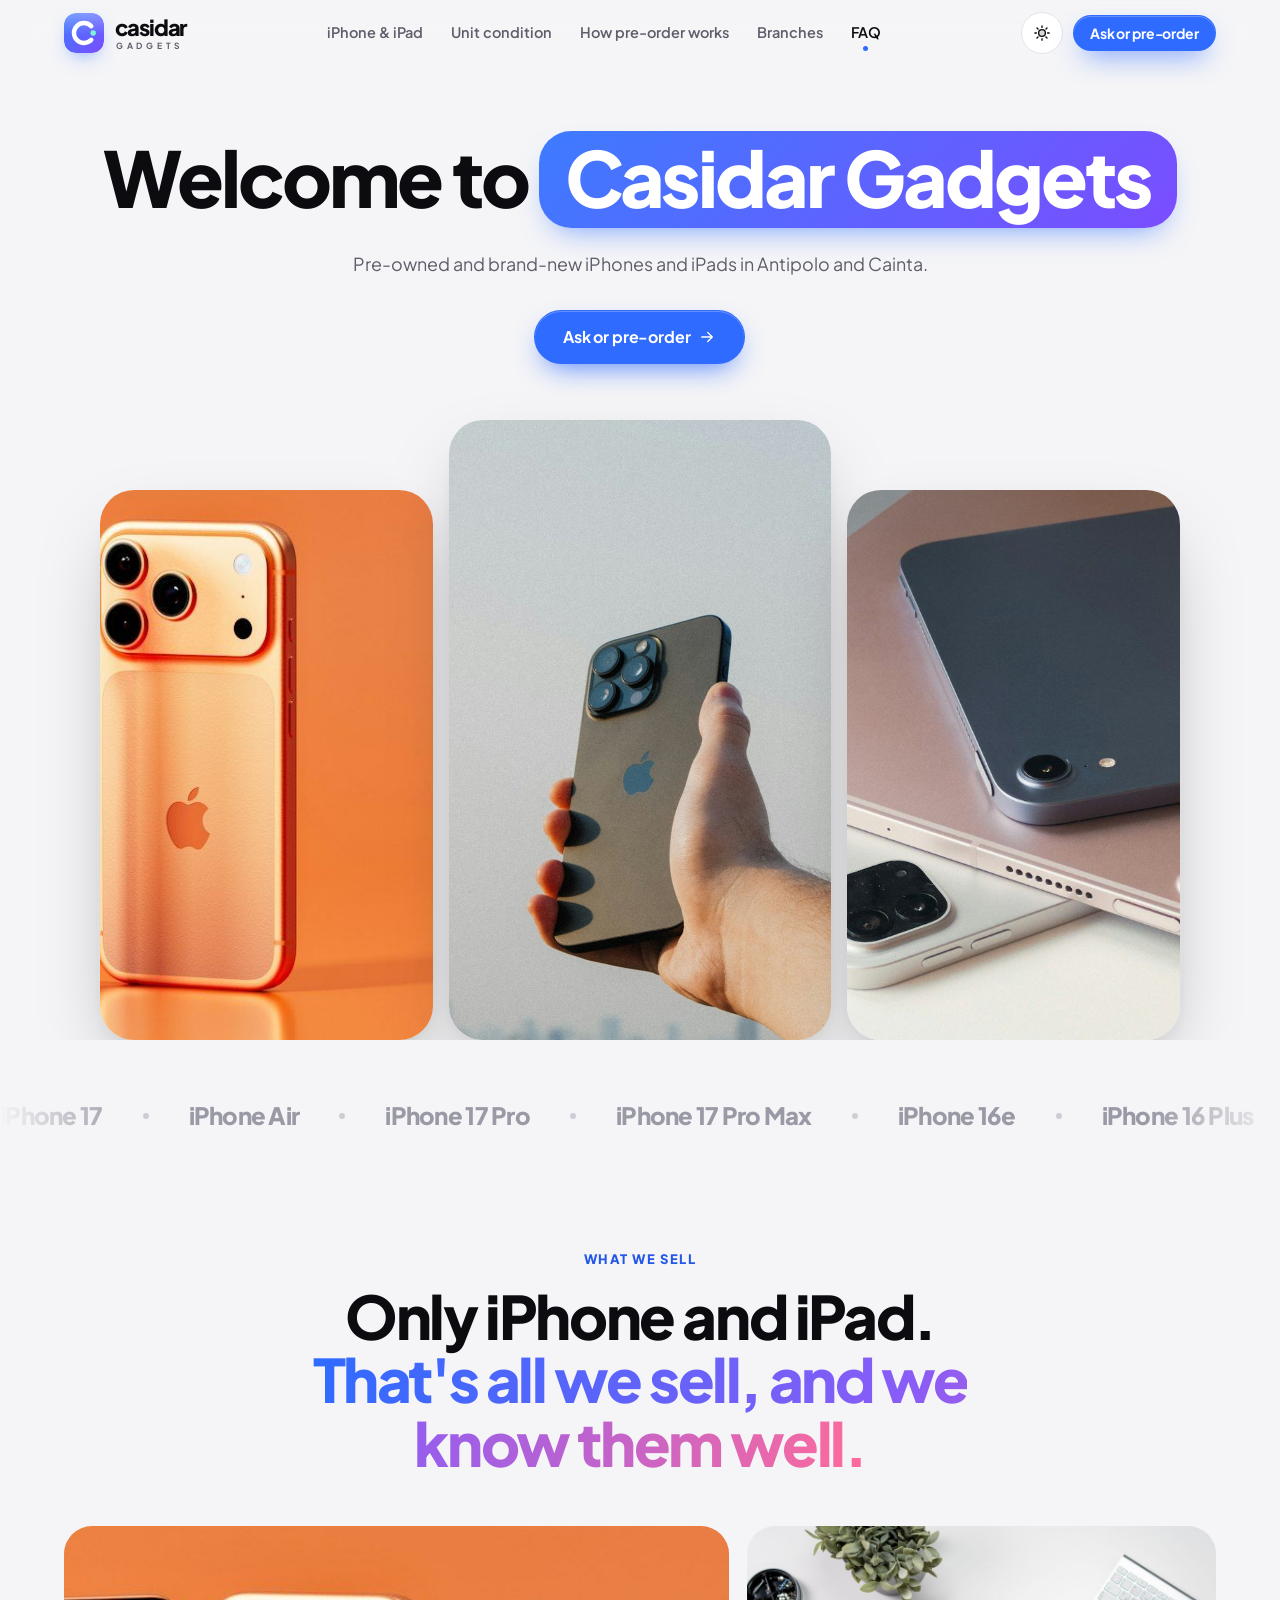
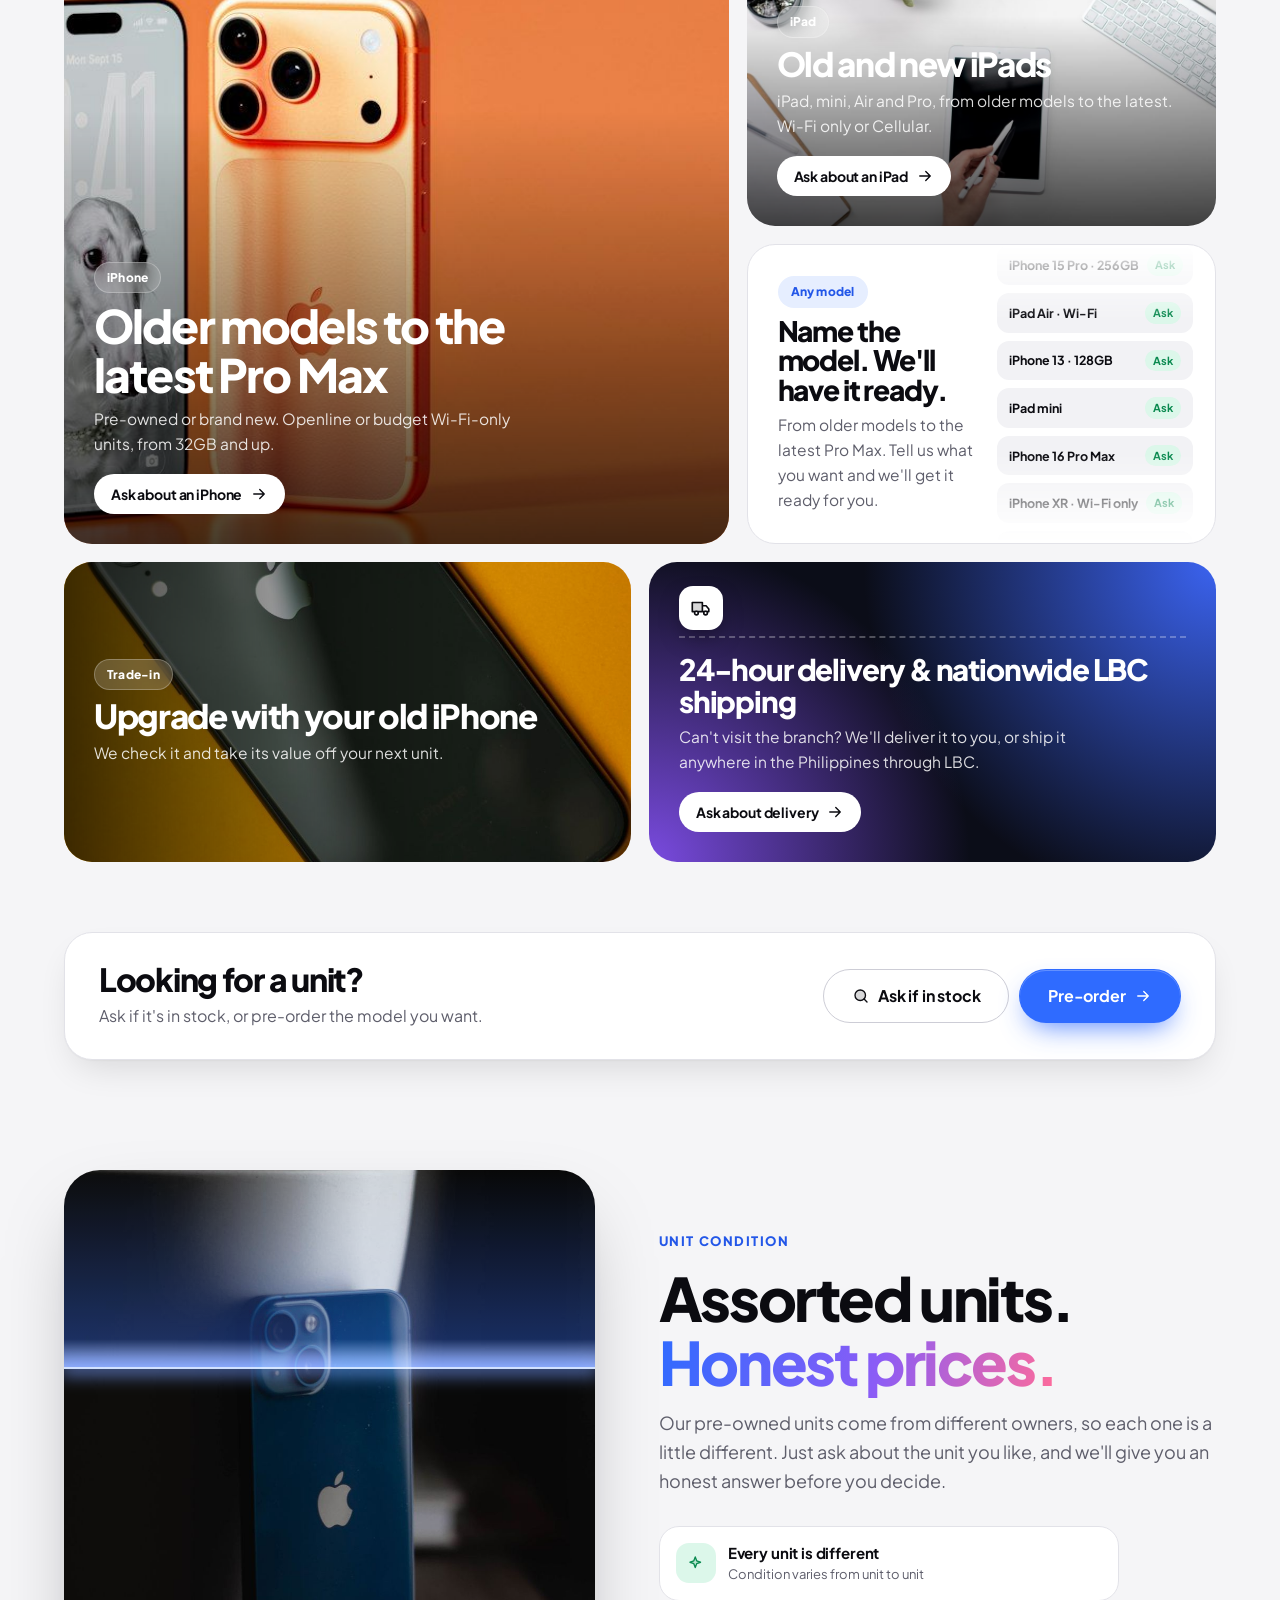
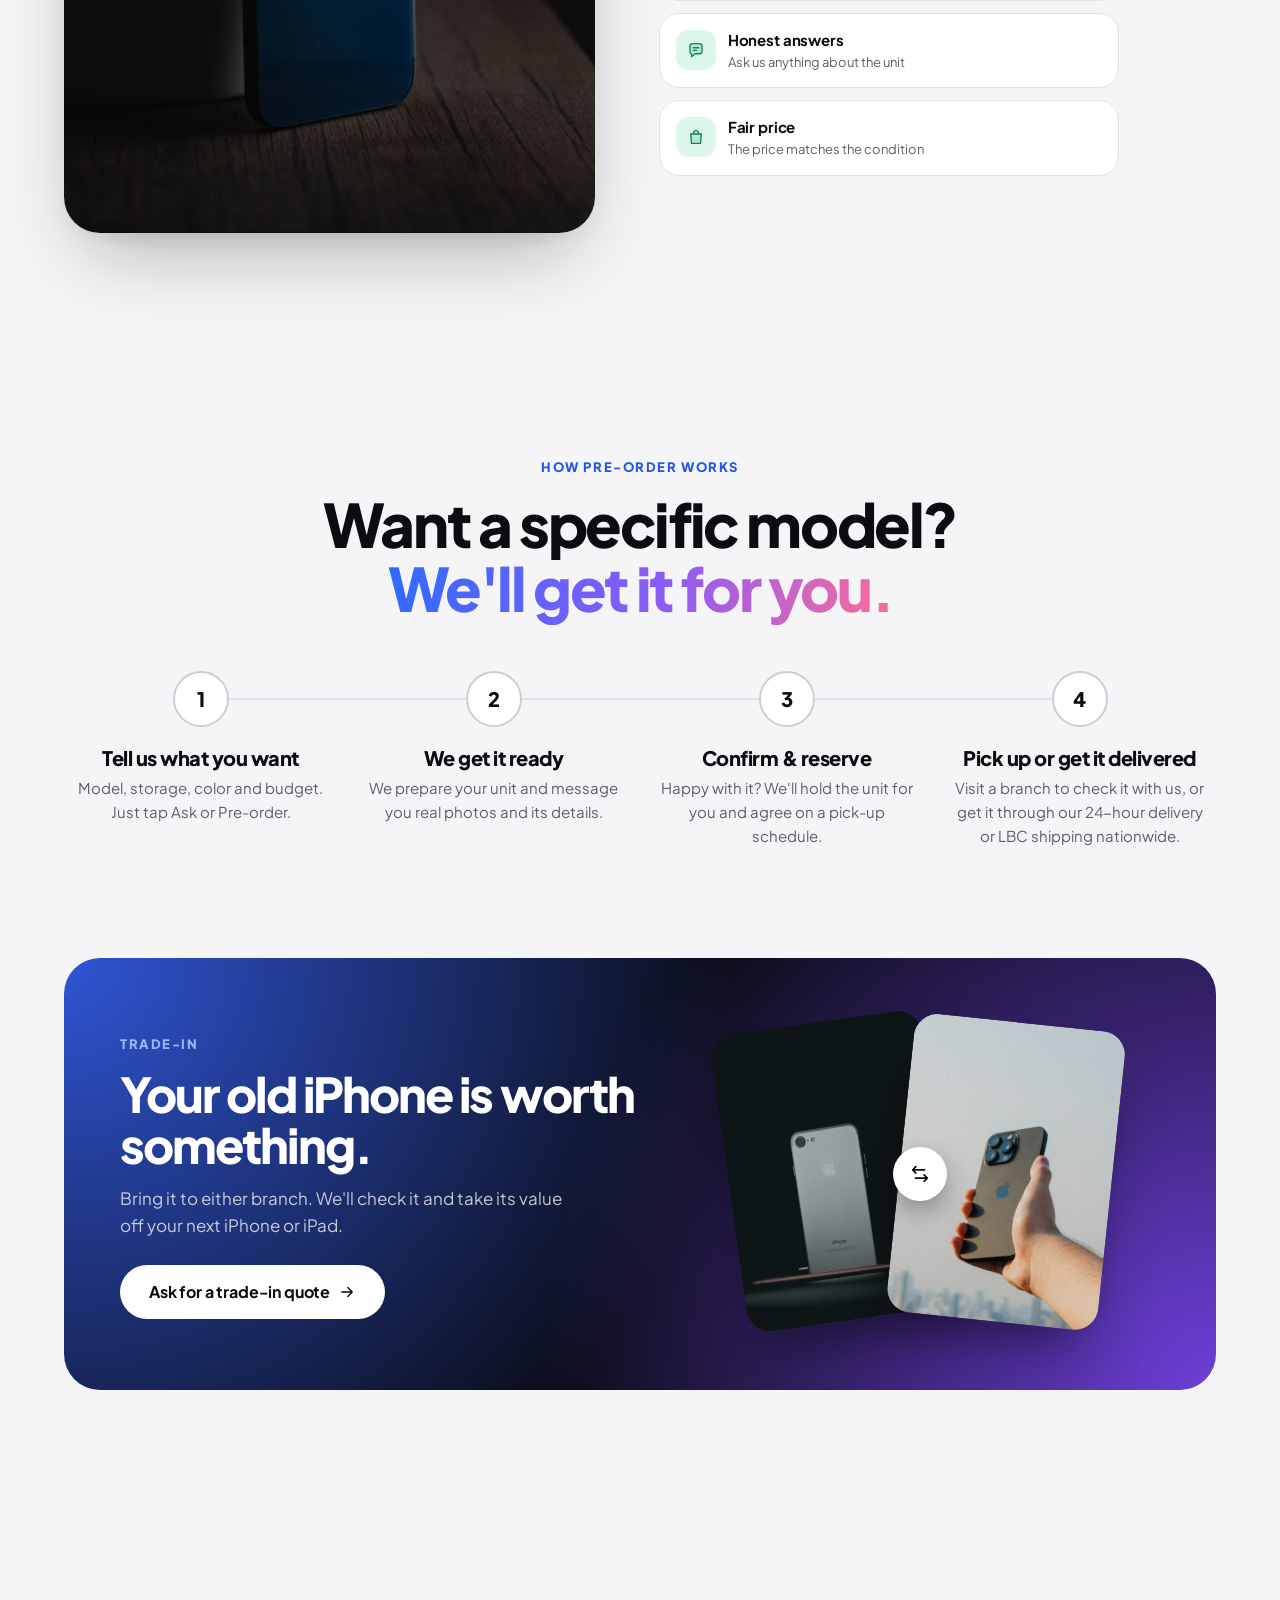
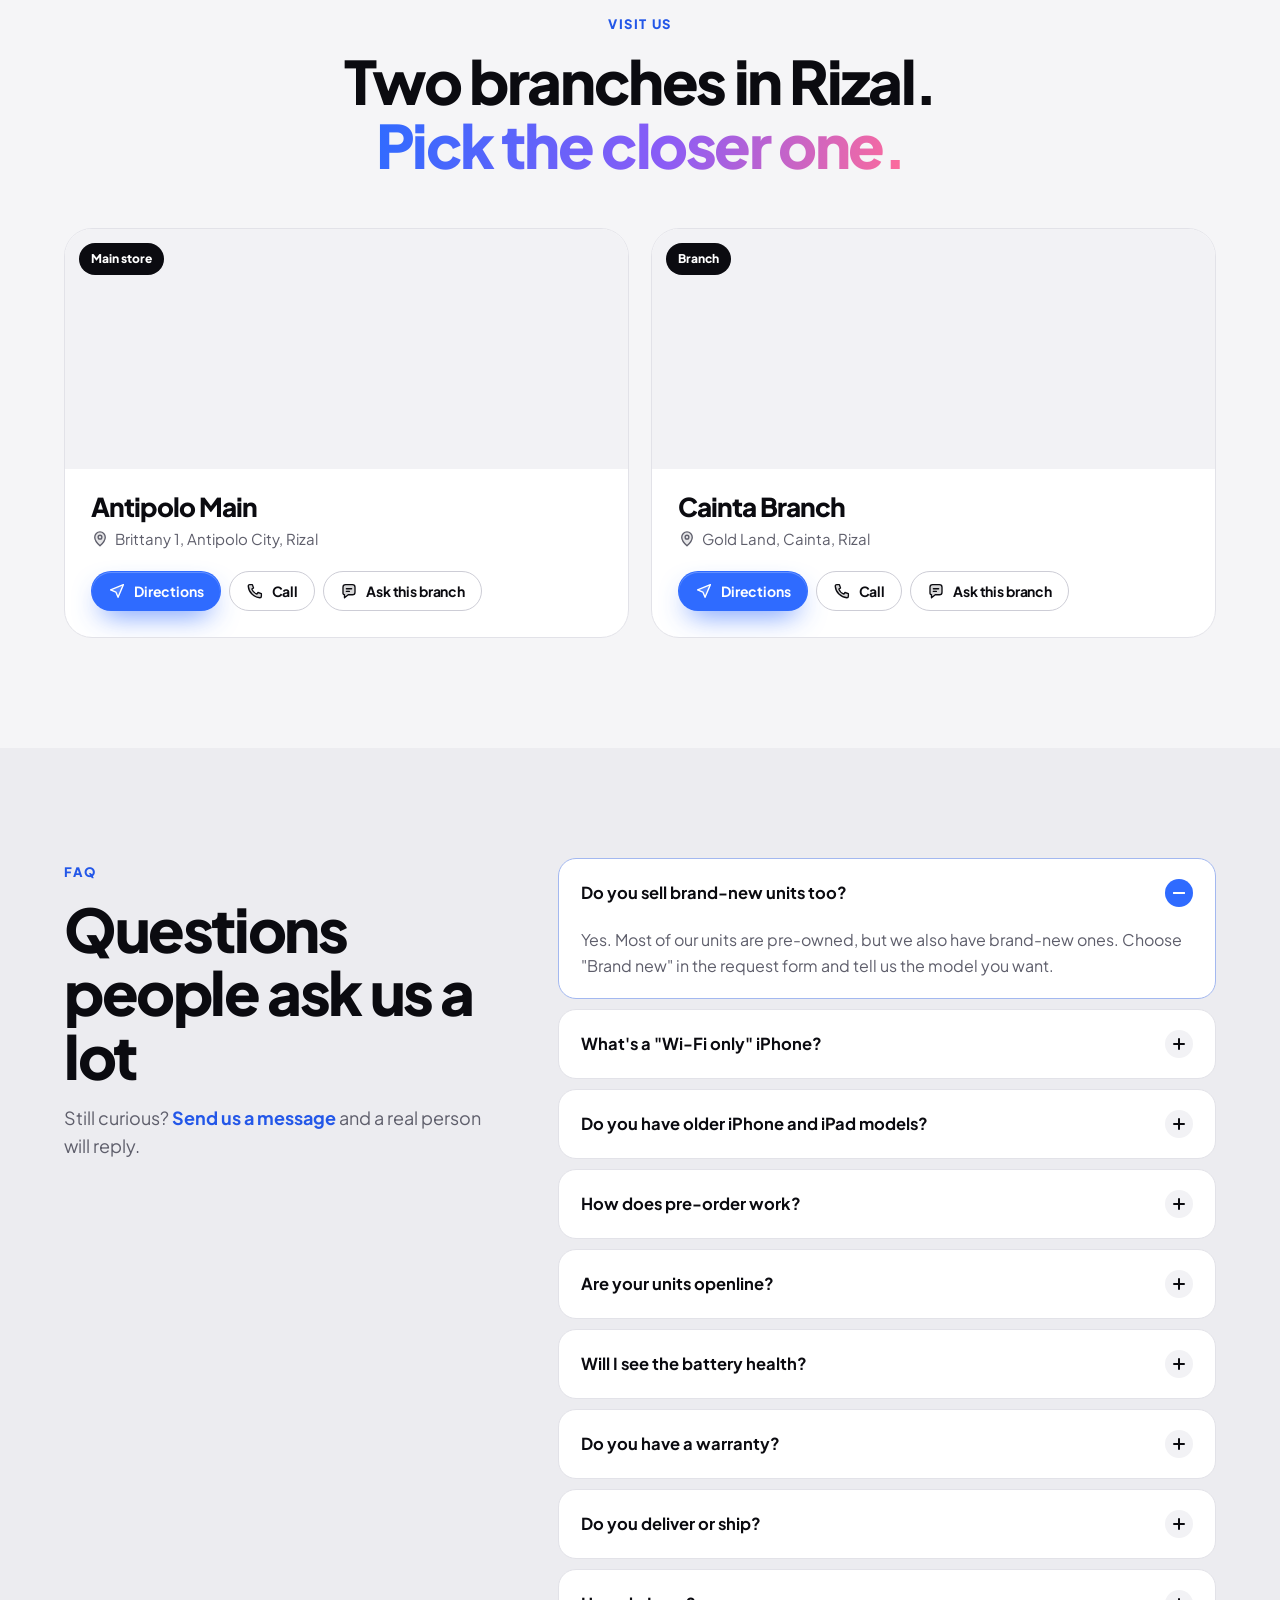
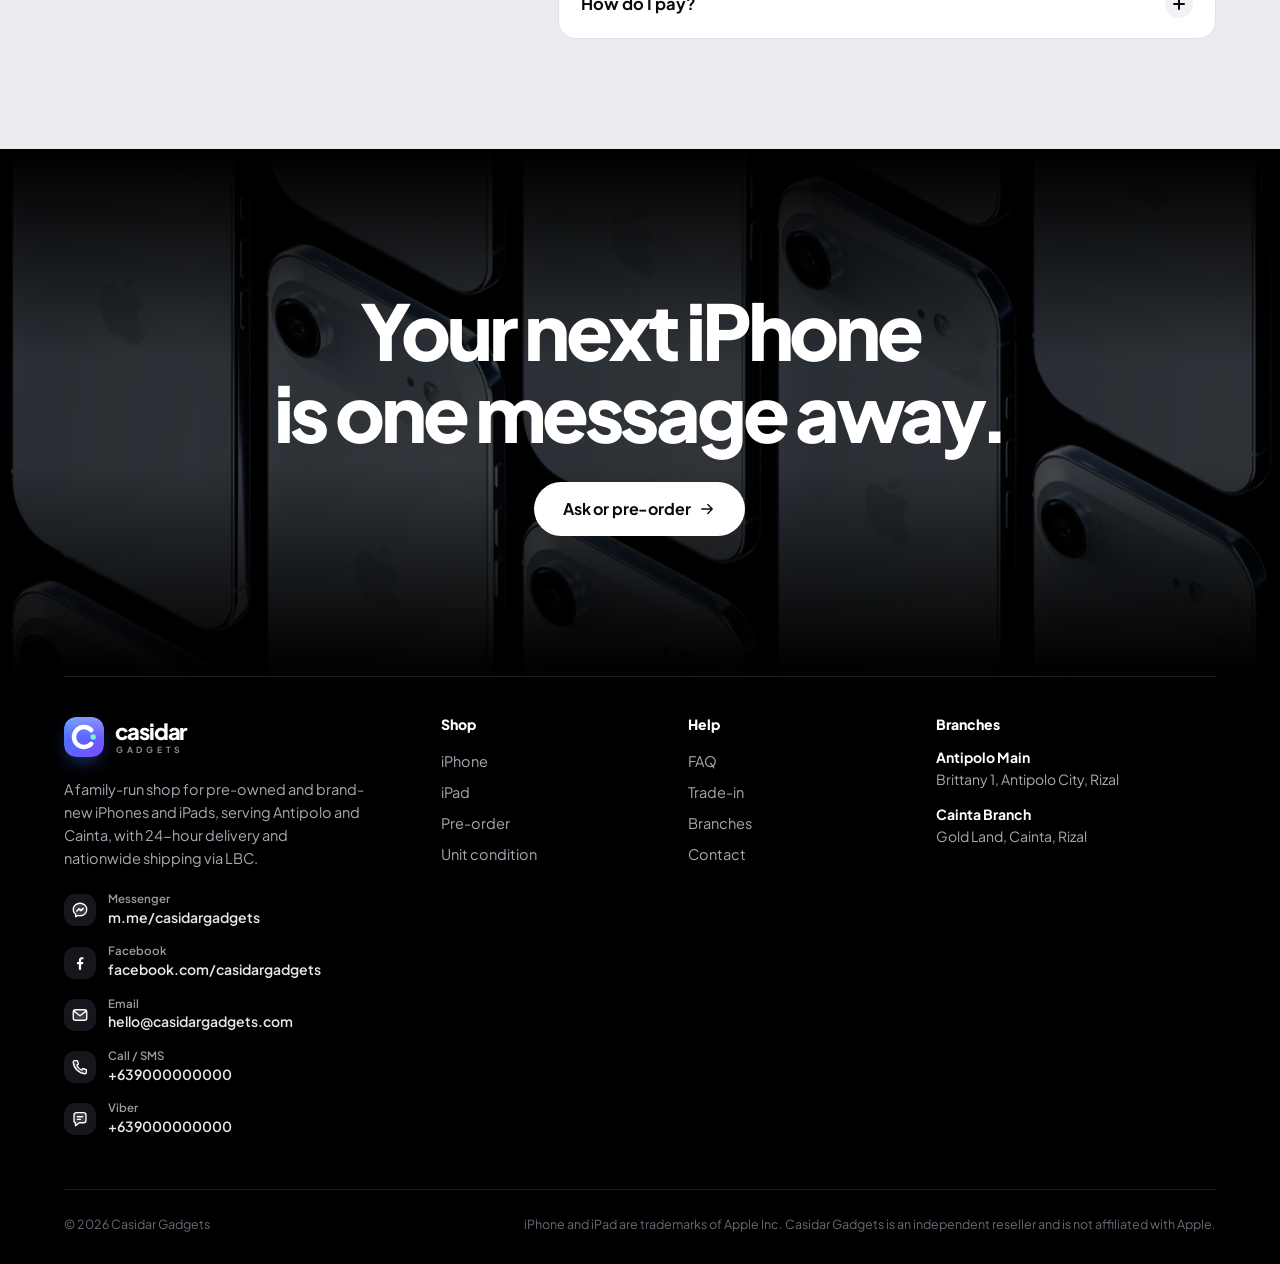
==== commit ebb19f18: "Copy: drop limited-stock wording, add warranty terms - Remove the "Why don't you show your available" ====
--- a/index.html
+++ b/index.html
@@ -154,9 +154,9 @@
           <article class="bcard b-stock reveal">
             <div class="stock-ticker" aria-hidden="true"><div class="ticker-col" id="tickerCol"></div></div>
             <div class="bcard-in solid">
-              <span class="tag dark">Why no product list?</span>
-              <h3>Stock changes every week.</h3>
-              <p>We'd rather not show units that are already sold. Ask us, and we'll check our latest batch for you.</p>
+              <span class="tag dark">Any model</span>
+              <h3>Name the model. We'll have it ready.</h3>
+              <p>From older models to the latest Pro Max. Tell us what you want and we'll get it ready for you.</p>
               <div class="avail-box small" data-avail-box></div>
             </div>
           </article>
@@ -223,12 +223,12 @@
       <div class="wrap">
         <div class="sec-head reveal">
           <span class="kicker">How pre-order works</span>
-          <h2>Can't find your model?<br><span class="grad">We'll find it for you.</span></h2>
+          <h2>Want a specific model?<br><span class="grad">We'll get it for you.</span></h2>
         </div>
         <div class="steps" id="steps">
           <div class="steps-line"><span id="stepsFill"></span></div>
           <article class="stp reveal"><span class="stp-n">1</span><h3>Tell us what you want</h3><p>Model, storage, color and budget. Just tap Ask or Pre-order.</p></article>
-          <article class="stp reveal"><span class="stp-n">2</span><h3>We look for it</h3><p>We check our incoming batches and message you real photos and the battery health of matching units.</p></article>
+          <article class="stp reveal"><span class="stp-n">2</span><h3>We get it ready</h3><p>We prepare your unit and message you real photos and its details.</p></article>
           <article class="stp reveal"><span class="stp-n">3</span><h3>Confirm &amp; reserve</h3><p>Happy with it? We'll hold the unit for you and agree on a pick-up schedule.</p></article>
           <article class="stp reveal"><span class="stp-n">4</span><h3>Pick up or get it delivered</h3><p>Visit a branch to check it with us, or get it through our 24-hour delivery or LBC shipping nationwide.</p></article>
         </div>
@@ -274,15 +274,13 @@
           <p>Still curious? <a href="request.html" class="link">Send us a message</a> and a real person will reply.</p>
         </div>
         <div class="faq reveal">
-          <details open><summary>Why don't you show your available units?<span class="pm"></span></summary><p>Our stock changes every week, and good units sell fast. Instead of showing a list that may already be sold out, we check for you and send real photos of what's available.</p></details>
-          <details><summary>Are all your pre-owned units in perfect condition?<span class="pm"></span></summary><p>No, and we won't pretend they are. Our units are assorted and come from different owners. Some are like new, and some have issues like Face ID not working, low battery health or a lock. We tell you everything we find before you decide, and the price matches the condition.</p></details>
-          <details><summary>Do you sell brand-new units too?<span class="pm"></span></summary><p>Yes. Most of our units are pre-owned, but we also have brand-new ones. Choose "Brand new" in the request form and we'll tell you what's available.</p></details>
+          <details open><summary>Do you sell brand-new units too?<span class="pm"></span></summary><p>Yes. Most of our units are pre-owned, but we also have brand-new ones. Choose "Brand new" in the request form and tell us the model you want.</p></details>
           <details><summary>What's a "Wi-Fi only" iPhone?<span class="pm"></span></summary><p>It's an iPhone that works on Wi-Fi but doesn't connect to a SIM network, so you can't use it for calls, texts or mobile data. Everything else works: apps, camera, Messenger and video calls on Wi-Fi. It's a budget-friendly choice, and we always tell you clearly if a unit is Wi-Fi only.</p></details>
-          <details><summary>Do you have older iPhone and iPad models?<span class="pm"></span></summary><p>Yes. Since most of our units are pre-owned, we often have older iPhones, iPads, minis and Airs. They're great as a first phone, for kids, or as a backup. Ask us what's available.</p></details>
-          <details><summary>How does pre-order work?<span class="pm"></span></summary><p>Tell us the exact model, storage, color and budget. We look for it in our incoming batches and message you when we find a match. You check the unit at the branch before paying.</p></details>
+          <details><summary>Do you have older iPhone and iPad models?<span class="pm"></span></summary><p>Yes. Since most of our units are pre-owned, we often have older iPhones, iPads, minis and Airs. They're great as a first phone, for kids, or as a backup. Just tell us the model you want.</p></details>
+          <details><summary>How does pre-order work?<span class="pm"></span></summary><p>Tell us the exact model, storage, color and budget. We get the unit ready and message you with real photos. Then pick it up at the branch, or have it delivered.</p></details>
           <details><summary>Are your units openline?<span class="pm"></span></summary><p>It depends on the unit. Some are openline, some are Wi-Fi only, and some are network-locked. We always tell you which before you decide.</p></details>
           <details><summary>Will I see the battery health?<span class="pm"></span></summary><p>Yes. We include it when we message you, and you can check it yourself in Settings when you visit. You can also set a minimum (for example 85%+) in your request.</p></details>
-          <details><summary>Do you have warranty?<span class="pm"></span></summary><p>It depends on the unit and its condition. Ask us what coverage comes with the specific unit you're getting.</p></details>
+          <details><summary>Do you have a warranty?<span class="pm"></span></summary><p>Yes, our units come with a shop warranty. It covers defects that aren't caused by the user. Physical damage like a cracked or broken screen, drops, or water damage isn't covered. Ask us about the warranty period for the unit you're getting.</p></details>
           <details><summary>Do you deliver or ship?<span class="pm"></span></summary><p>Yes. We offer 24-hour delivery, and we ship nationwide via LBC. Choose your option in the request form and we'll tell you the rates and details.</p></details>
           <details><summary>How do I pay?<span class="pm"></span></summary><p>Not through this website. For pick-up, you pay at the branch after checking the unit. For delivery or LBC shipping, we'll send you real photos of the unit first and tell you how to pay. We accept cash, GCash and Maya. Ask us about other options.</p></details>
         </div>
--- a/styles.css
+++ b/styles.css
@@ -805,3 +805,12 @@
   .hero .sc-tile { border-radius: 22px; }
 }
 @media (min-width: 761px) { .hero-center .lead { max-width: 680px; } }
+
+/* Phones: carousel cards always crisp (no fade-in haze, no dimming while swiping) */
+@media (max-width: 760px) {
+  .bento > .bcard, .bento > .bcard.reveal:not(.in), .branches > .branch {
+    opacity: 1 !important; transform: none !important; transition: none !important;
+  }
+  .bento > .bcard { scale: calc(1 - .04 * var(--k, 0)); }
+  .branches > .branch { scale: calc(1 - .03 * var(--k, 0)); }
+}
